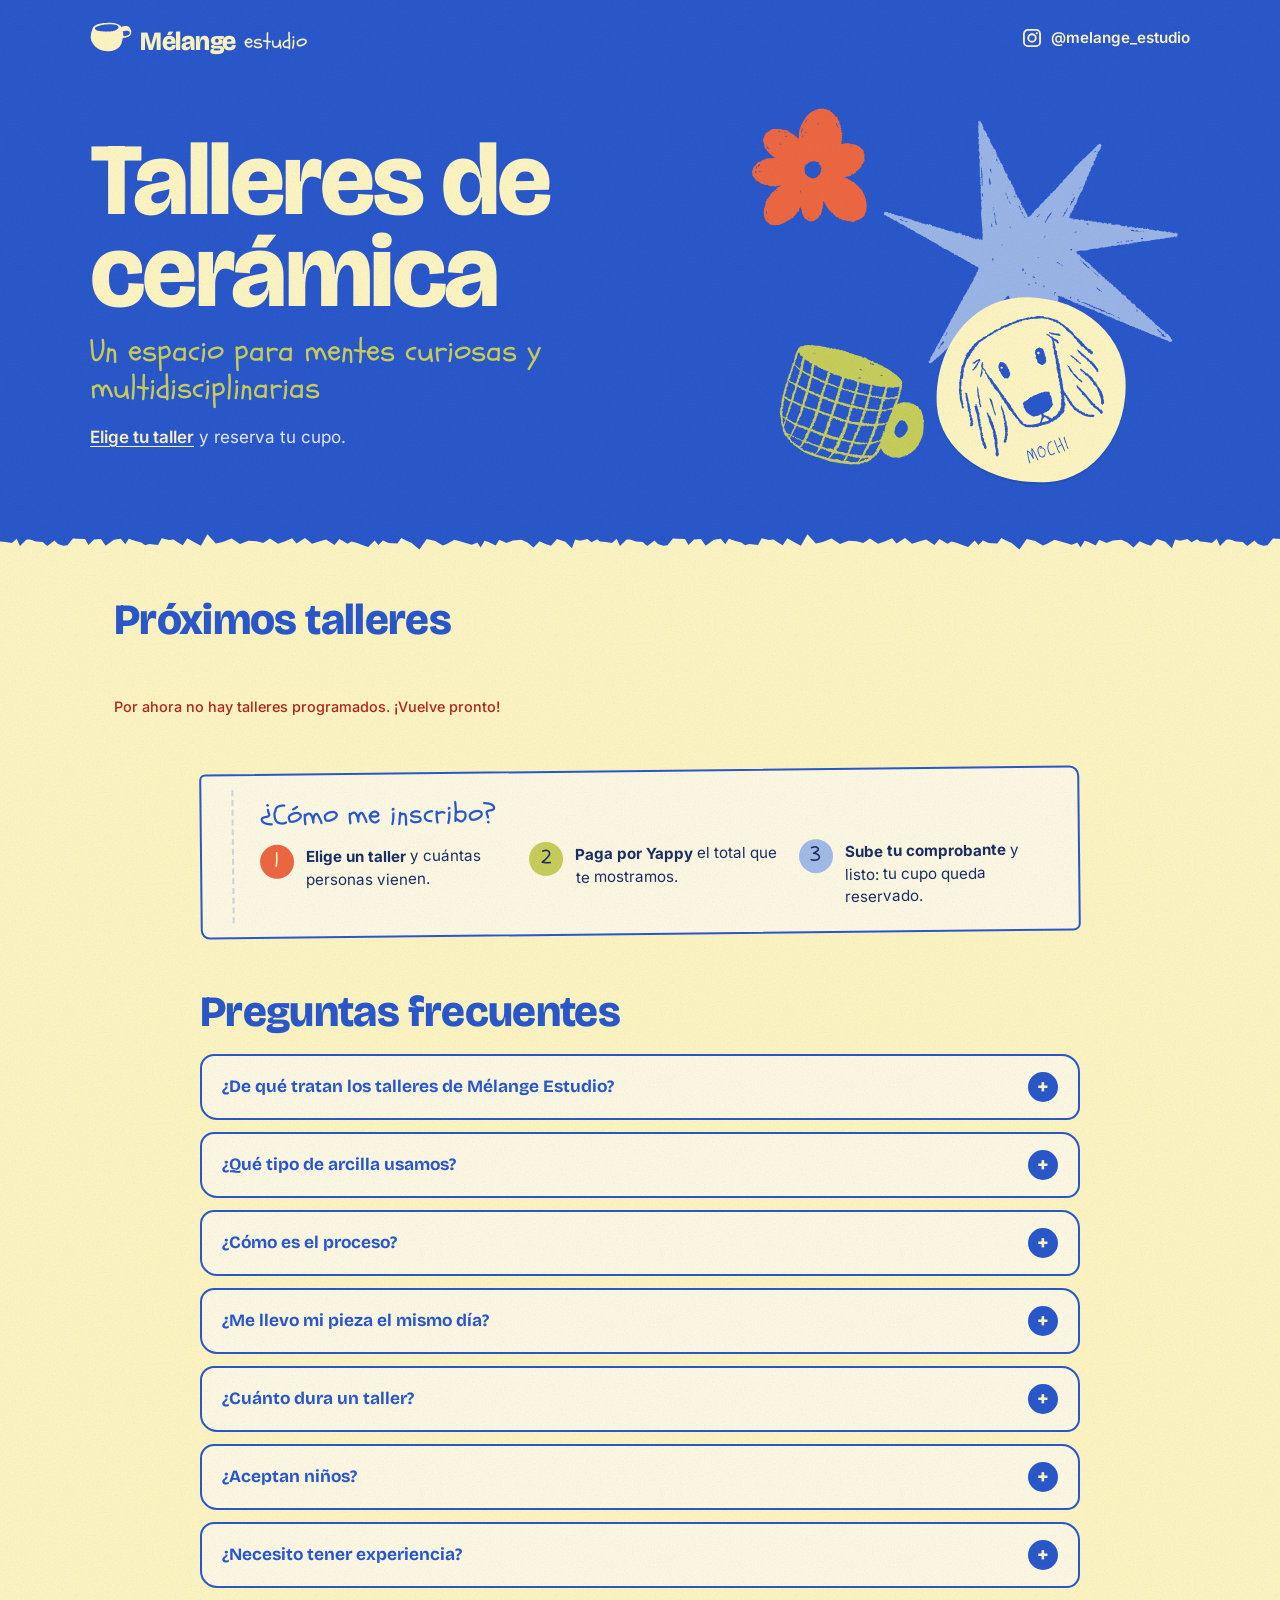
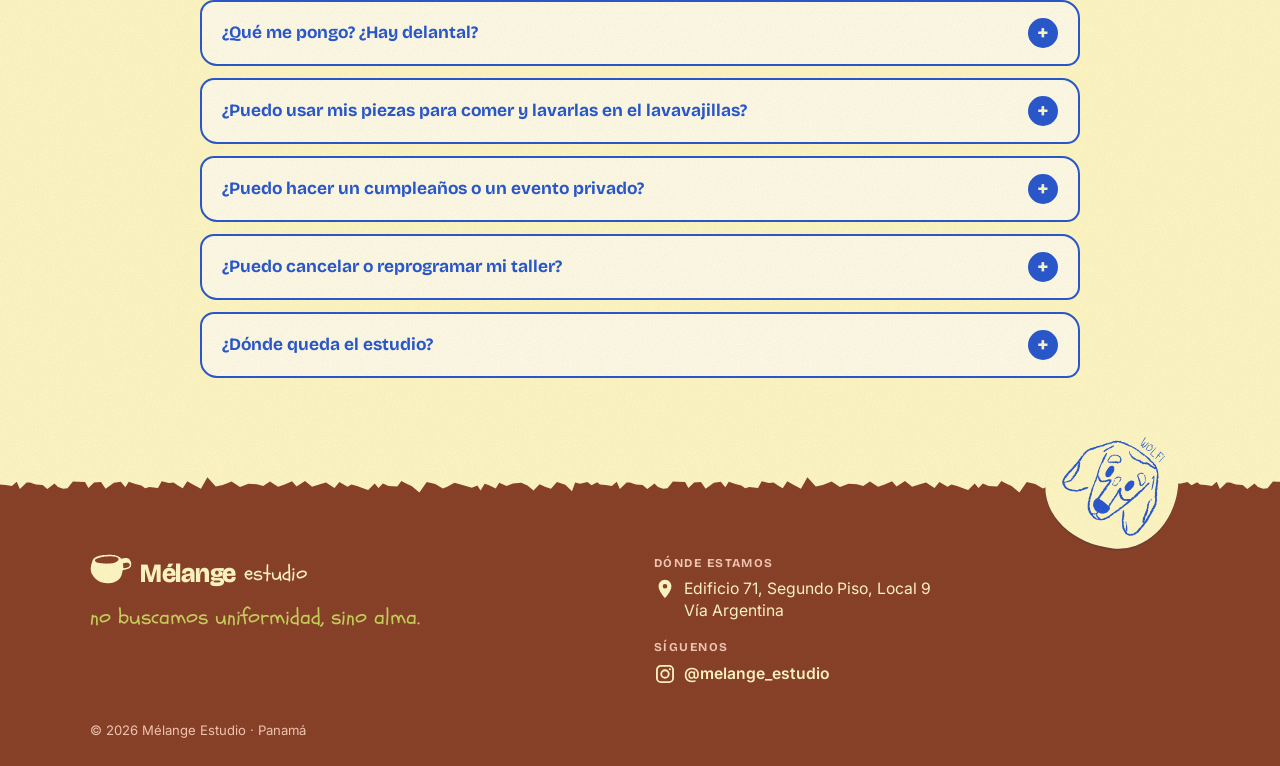
==== index.html @ 53824710 "Talleres creativos con nombre propio elegido en el panel Co-Authored-By: Claude Sonnet 5.5 <noreply@" ====
<!DOCTYPE html>
<html lang="es">
<head>
  <meta charset="UTF-8">
  <meta name="viewport" content="width=device-width, initial-scale=1">
  <meta http-equiv="Content-Security-Policy" content="default-src 'none'; script-src 'self'; style-src 'self' 'unsafe-inline'; img-src 'self' data:; font-src 'self'; connect-src https://script.google.com https://script.googleusercontent.com; base-uri 'none'; form-action 'none'">
  <meta name="referrer" content="no-referrer">
  <title>Mélange Estudio · Talleres de cerámica</title>
  <meta name="description" content="Talleres de cerámica en Mélange Estudio, Vía Argentina. Mira el calendario, reserva tu cupo y paga por Yappy.">
  <meta name="theme-color" content="#2A59D1">
  <link rel="icon" href="img/marca/tacita.svg" type="image/svg+xml">
  <link rel="preload" href="fonts/bricolage.woff2" as="font" type="font/woff2" crossorigin>
  <link rel="preload" href="fonts/schoolbell.woff2" as="font" type="font/woff2" crossorigin>
  <link rel="stylesheet" href="css/styles.css?v=12">
</head>
<body>
  <!-- Íconos reutilizables -->
  <svg width="0" height="0" style="position:absolute" aria-hidden="true" focusable="false">
    <symbol id="ico-pin" viewBox="0 0 24 24">
      <path d="M12 2C8.13 2 5 5.13 5 9c0 5.25 7 13 7 13s7-7.75 7-13c0-3.87-3.13-7-7-7zm0 9.5a2.5 2.5 0 1 1 0-5 2.5 2.5 0 0 1 0 5z"/>
    </symbol>
    <symbol id="ico-ig" viewBox="0 0 24 24">
      <path fill="none" stroke="currentColor" stroke-width="2" stroke-linecap="round" d="M7.5 3.2h9a4.3 4.3 0 0 1 4.3 4.3v9a4.3 4.3 0 0 1-4.3 4.3h-9a4.3 4.3 0 0 1-4.3-4.3v-9a4.3 4.3 0 0 1 4.3-4.3z"/>
      <circle cx="12" cy="12" r="4.1" fill="none" stroke="currentColor" stroke-width="2"/>
      <circle cx="17.3" cy="6.8" r="1.2" fill="currentColor"/>
    </symbol>
  </svg>

  <header class="hero">
    <nav class="hero-top">
      <a class="marca" href="./" aria-label="Mélange Estudio, inicio">
        <img class="marca-tacita" src="img/marca/tacita-luz.svg" alt="" width="46" height="32">
        <span class="marca-nombre">Mélange</span>
        <span class="marca-estudio">estudio</span>
      </a>
      <a class="hero-ig" href="https://www.instagram.com/melange_estudio/" target="_blank" rel="noopener noreferrer">
        <svg aria-hidden="true"><use href="#ico-ig"/></svg><span>@melange_estudio</span>
      </a>
    </nav>

    <div class="hero-cuerpo">
      <div class="hero-texto">
        <h1>Talleres de<br>cerámica</h1>
        <p class="hero-mano">Un espacio para mentes curiosas y multidisciplinarias</p>
        <p class="lead"><a class="lead-link" href="#talleres">Elige tu taller</a> y reserva tu cupo.</p>
      </div>
      <div class="hero-collage" aria-hidden="true">
        <img class="c-estrella" src="img/marca/estrella.svg" alt="">
        <img class="c-flor" src="img/marca/flor.svg" alt="">
        <img class="c-taza" src="img/marca/taza-cuadros.svg" alt="">
        <span class="sticker c-mochi"><img src="img/marca/mochi.svg" alt=""></span>
      </div>
    </div>
  </header>

  <main class="wrap" id="talleres">
    <section class="opciones" id="opciones" aria-label="Más formas de venir" hidden>
      <button type="button" class="opcion opcion-mie" id="op-miercoles" hidden>
        <span class="opcion-mano">todos los miércoles</span>
        <span class="opcion-titulo">Talleres de miércoles</span>
        <span class="opcion-texto">Modelado o pintura, elige tu fecha entre los próximos miércoles.</span>
        <span class="opcion-cta">Ver fechas <span aria-hidden="true">→</span></span>
      </button>
      <button type="button" class="opcion opcion-priv" id="op-privado" hidden>
        <span class="opcion-mano">para tu grupo</span>
        <span class="opcion-titulo">Taller privado o evento especial</span>
        <span class="opcion-texto">Cumpleaños, despedidas, equipos: pide la fecha que prefieras y te confirmamos.</span>
        <span class="opcion-cta">Solicitar fecha <span aria-hidden="true">→</span></span>
      </button>
    </section>

    <div class="seccion-head">
      <h2 class="section-title">Próximos talleres</h2>
      <div class="vista-toggle" id="vista-toggle" role="group" aria-label="Cambiar vista" hidden>
        <button type="button" class="toggle-btn activo" data-vista="lista" aria-pressed="true">Lista</button>
        <button type="button" class="toggle-btn" data-vista="calendario" aria-pressed="false">Calendario</button>
      </div>
    </div>
    <div id="estado" class="estado" role="status">Cargando talleres…</div>
    <div id="lista"></div>
    <div id="calendario" class="calendario" hidden></div>

    <section class="pasos" aria-labelledby="pasos-titulo">
      <h2 id="pasos-titulo" class="pasos-titulo">¿Cómo me inscribo?</h2>
      <ol>
        <li><span class="paso-n">1</span><p><strong>Elige un taller</strong> y cuántas personas vienen.</p></li>
        <li><span class="paso-n">2</span><p><strong>Paga por Yappy</strong> el total que te mostramos.</p></li>
        <li><span class="paso-n">3</span><p><strong>Sube tu comprobante</strong> y listo: tu cupo queda reservado.</p></li>
      </ol>
    </section>

    <section class="faq" aria-labelledby="faq-titulo">
      <h2 id="faq-titulo" class="section-title">Preguntas frecuentes</h2>
      <div class="faq-lista">
        <details class="faq-item">
          <summary>¿De qué tratan los talleres de Mélange Estudio?</summary>
          <div class="faq-resp"><p>Mélange es un espacio para mentes curiosas: un lugar para conocer la arcilla, ensuciarte las manos y experimentar sin presión. Aquí no buscamos piezas perfectas, sino piezas con alma. Puedes crear una pieza desde cero o pintar una ya lista, y llevarte algo hecho por ti.</p></div>
        </details>
        <details class="faq-item">
          <summary>¿Qué tipo de arcilla usamos?</summary>
          <div class="faq-resp"><p>Trabajamos con arcilla natural para cerámica, un material vivo que pide paciencia. Cada pieza se hornea dos veces en hornos especiales para cerámica: primero el horneado principal, que le da firmeza, y después el horneado del glaze o vidriado, que le da color y brillo.</p></div>
        </details>
        <details class="faq-item">
          <summary>¿Cómo es el proceso?</summary>
          <div class="faq-resp"><p><strong>Taller de modelado:</strong> te damos arcilla cruda y creas tu pieza desde cero, a tu manera. Después la pintas.</p><p><strong>Taller de pintura:</strong> te damos una pieza ya horneada, como un lienzo en blanco, y solo te toca pintarla.</p><p>En ambos casos, tu pieza se queda en el estudio para su horneado.</p></div>
        </details>
        <details class="faq-item">
          <summary>¿Me llevo mi pieza el mismo día?</summary>
          <div class="faq-resp"><p>No, y es parte de la magia. Al terminar el taller, tu pieza se queda en el estudio para secarse, hornearse y prepararse con cuidado. Esto toma entre 10 y 15 días. Cuando esté lista, te escribimos para que pases a retirarla.</p></div>
        </details>
        <details class="faq-item">
          <summary>¿Cuánto dura un taller?</summary>
          <div class="faq-resp"><p>El taller de modelado dura hasta 3 horas y el de pintura, hasta 2.</p></div>
        </details>
        <details class="faq-item">
          <summary>¿Aceptan niños?</summary>
          <div class="faq-resp"><p>¡Sí! La edad mínima es de 10 años en adelante.</p></div>
        </details>
        <details class="faq-item">
          <summary>¿Necesito tener experiencia?</summary>
          <div class="faq-resp"><p>¡Para nada! La idea es que vengas a conocer el material y a divertirte. Quizás te quede gustando :D</p></div>
        </details>
        <details class="faq-item">
          <summary>¿Qué me pongo? ¿Hay delantal?</summary>
          <div class="faq-resp"><p>Tenemos delantales para ti. Además, la arcilla no mancha: lo más que puede pasar es que se te ensucien un poco las manos.</p></div>
        </details>
        <details class="faq-item">
          <summary>¿Puedo usar mis piezas para comer y lavarlas en el lavavajillas?</summary>
          <div class="faq-resp"><p>Tus piezas son aptas para alimentos (food safe) y para el lavavajillas (dishwasher safe): usamos arcilla real de cerámica y cada pieza se hornea dos veces, por eso quedan resistentes para el día a día.</p><p>Eso sí, no recomendamos usarlas en el microondas.</p></div>
        </details>
        <details class="faq-item">
          <summary>¿Puedo hacer un cumpleaños o un evento privado?</summary>
          <div class="faq-resp"><p>Sí, con la solicitud de taller privado que encuentras arriba, en esta misma página (hasta 16 personas). Puedes traer snacks, boquitas, bebidas y tus propias decoraciones.</p></div>
        </details>
        <details class="faq-item">
          <summary>¿Puedo cancelar o reprogramar mi taller?</summary>
          <div class="faq-resp"><p>Escríbenos directamente al estudio, por ejemplo por Instagram en <a href="https://www.instagram.com/melange_estudio/" target="_blank" rel="noopener noreferrer">@melange_estudio</a>, y lo coordinamos contigo.</p></div>
        </details>
        <details class="faq-item">
          <summary>¿Dónde queda el estudio?</summary>
          <div class="faq-resp"><p>Estamos en el Edificio 71, Vía Argentina, Piso 2, Local 9, frente a Happy Copy. <a href="https://maps.app.goo.gl/aoGrgTdQJbLgUuij9" target="_blank" rel="noopener noreferrer">Ver en Google Maps</a>.</p></div>
        </details>
      </div>
    </section>
  </main>

  <footer class="footer">
    <span class="sticker f-wolfi" aria-hidden="true"><img src="img/marca/wolfi.svg" alt=""></span>
    <div class="footer-grid">
      <div class="footer-marca">
        <span class="marca marca-claro">
          <img class="marca-tacita" src="img/marca/tacita-luz.svg" alt="" width="46" height="32">
          <span class="marca-nombre">Mélange</span>
          <span class="marca-estudio">estudio</span>
        </span>
        <p class="footer-mano">no buscamos uniformidad, sino alma.</p>
      </div>
      <div class="footer-datos">
        <p class="footer-etiqueta">Dónde estamos</p>
        <a class="ubicacion" target="_blank" rel="noopener noreferrer" title="Ver en Google Maps"></a>
        <p class="footer-etiqueta">Síguenos</p>
        <a class="ig-link" href="https://www.instagram.com/melange_estudio/" target="_blank" rel="noopener noreferrer">
          <svg aria-hidden="true"><use href="#ico-ig"/></svg><span>@melange_estudio</span>
        </a>
      </div>
    </div>
    <p class="footer-legal">© <span id="anio"></span> Mélange Estudio · Panamá</p>
  </footer>

  <!-- Modal de inscripción -->
  <div id="modal" class="modal" hidden>
    <div class="modal-card" role="dialog" aria-modal="true" aria-labelledby="modal-titulo">
      <button type="button" class="modal-cerrar" id="btn-cerrar" aria-label="Cerrar">&times;</button>

      <div id="vista-form">
        <p class="modal-eyebrow" id="modal-eyebrow">Inscripción</p>
        <h3 id="modal-titulo"></h3>
        <p id="modal-resumen" class="resumen"></p>

        <form id="form" novalidate>
          <div id="bloque-miercoles" hidden>
            <label>Miércoles
              <select id="f-mie-fecha"></select>
            </label>
            <label>Taller
              <select id="f-mie-tipo"></select>
            </label>
            <div id="mie-tipo-info" class="tipo-info"></div>
          </div>
          <label>Nombre completo
            <input type="text" name="nombre" required maxlength="100" autocomplete="name">
          </label>
          <label>Teléfono / WhatsApp
            <input type="tel" name="telefono" required maxlength="30" autocomplete="tel">
          </label>
          <label>Correo electrónico
            <input type="email" name="email" required maxlength="120" autocomplete="email">
          </label>
          <label>Usuario de Instagram <span class="hint">(opcional)</span>
            <input type="text" name="instagram" id="f-ig" maxlength="40" autocomplete="off" autocapitalize="none" spellcheck="false" placeholder="@tuusuario">
          </label>

          <label>Número de personas <span class="hint">(máx. <span id="max-personas"></span>)</span>
            <input type="number" name="personas" id="f-personas" min="1" step="1" value="1" inputmode="numeric" required>
          </label>
          <p class="total-linea" id="total-linea"></p>

          <div class="pago">
            <img src="img/yappy.svg" alt="Yappy" class="yappy-logo">
            <p>Paga <strong id="pago-total"></strong> por <strong>Yappy</strong> al <strong id="yappy-num"></strong> y adjunta aquí tu comprobante.</p>
          </div>

          <label>Comprobante de pago <span class="hint">(foto o PDF, máx. <span id="max-mb"></span> MB)</span>
            <input type="file" name="comprobante" id="comprobante" accept="image/*,application/pdf" required>
          </label>

          <div class="trampa" aria-hidden="true">
            <label>Sitio web <input type="text" name="website" id="f-web" tabindex="-1" autocomplete="off"></label>
          </div>

          <div class="privacidad">
            <p class="privacidad-titulo">¿Cómo cuidamos tus datos?</p>
            <p>Guardamos tu nombre, teléfono, correo y comprobante solo para gestionar tu inscripción y escribirte sobre el taller. Esta información se guarda cifrada en Google y la ve únicamente el equipo de Mélange Estudio; no la vendemos ni la compartimos con otras empresas.</p>
          </div>

          <p id="form-error" class="error" role="alert" hidden></p>
          <button type="submit" id="btn-enviar" class="btn">Confirmar inscripción</button>
          <button type="button" id="btn-cancelar" class="btn-cancelar">Cancelar</button>
        </form>
      </div>

      <div id="vista-ok" hidden>
        <span class="sticker ok-mochi" aria-hidden="true"><img src="img/marca/mochi.svg" alt=""></span>
        <h3 class="ok-titulo">¡Te esperamos!</h3>
        <p id="ok-detalle"></p>
        <p id="ok-resumen" class="ok-resumen"></p>
        <a class="ubicacion ubicacion-ok" target="_blank" rel="noopener noreferrer" title="Ver en Google Maps"></a>
        <p>Revisaremos tu comprobante y nos pondremos en contacto contigo si hace falta algo.</p>
        <button type="button" class="btn" id="btn-ok">Listo</button>
      </div>
    </div>
  </div>

  <!-- Modal de solicitud de taller privado -->
  <div id="modal-privado" class="modal" hidden>
    <div class="modal-card" role="dialog" aria-modal="true" aria-labelledby="priv-titulo">
      <button type="button" class="modal-cerrar" id="priv-cerrar" aria-label="Cerrar">&times;</button>

      <div id="priv-form-vista">
        <p class="modal-eyebrow">Taller privado o evento especial</p>
        <h3 id="priv-titulo">Pide tu fecha</h3>
        <p class="resumen">Cuéntanos qué tienes en mente. Revisamos tu solicitud y te escribimos para confirmar; todavía no es una reserva.</p>

        <form id="priv-form" novalidate>
          <p class="nota-privado" id="priv-nota"></p>
          <label>Tipo de taller
            <select name="tipo" id="priv-tipo"></select>
          </label>
          <div id="priv-tipo-info" class="tipo-info"></div>

          <div class="campo-cal">
            <span class="campo-cal-label">Fecha</span>
            <div class="mini-cal" id="priv-cal"></div>
            <p class="fecha-elegida" id="priv-fecha-txt">Elige un día disponible</p>
          </div>

          <label>Hora de inicio
            <select name="hora" id="priv-hora" disabled></select>
          </label>
          <p class="hint hint-hora" id="priv-hora-hint">Elige primero la fecha para ver los horarios.</p>

          <label>Número de personas <span class="hint">(máx. <span id="priv-max"></span>)</span>
            <input type="number" name="personas" id="priv-personas" min="1" step="1" value="6" inputmode="numeric" required>
          </label>
          <p class="total-linea" id="priv-total"></p>

          <label>Nombre completo
            <input type="text" name="nombre" required maxlength="100" autocomplete="name">
          </label>
          <label>Teléfono / WhatsApp
            <input type="tel" name="telefono" required maxlength="30" autocomplete="tel">
          </label>
          <label>Correo electrónico
            <input type="email" name="email" required maxlength="120" autocomplete="email">
          </label>
          <label>Usuario de Instagram <span class="hint">(opcional)</span>
            <input type="text" name="instagram" id="priv-ig" maxlength="40" autocomplete="off" autocapitalize="none" spellcheck="false" placeholder="@tuusuario">
          </label>
          <label>Notas <span class="hint">(opcional)</span>
            <textarea name="notas" id="priv-notas" rows="3" maxlength="500" placeholder="¿Celebras algo? ¿Alguna idea o necesidad especial?"></textarea>
          </label>

          <div class="trampa" aria-hidden="true">
            <label>Sitio web <input type="text" name="website" id="priv-web" tabindex="-1" autocomplete="off"></label>
          </div>

          <div class="privacidad">
            <p class="privacidad-titulo">¿Cómo cuidamos tus datos?</p>
            <p>Guardamos tu nombre, teléfono y correo solo para responder a tu solicitud y escribirte sobre el taller. Esta información se guarda cifrada en Google y la ve únicamente el equipo de Mélange Estudio; no la vendemos ni la compartimos con otras empresas.</p>
          </div>

          <p id="priv-error" class="error" role="alert" hidden></p>
          <button type="submit" id="priv-enviar" class="btn">Enviar solicitud</button>
          <button type="button" id="priv-cancelar" class="btn-cancelar">Cancelar</button>
        </form>
      </div>

      <div id="priv-ok-vista" hidden>
        <span class="sticker ok-mochi" aria-hidden="true"><img src="img/marca/mochi.svg" alt=""></span>
        <h3 class="ok-titulo">¡Recibimos tu solicitud!</h3>
        <p id="priv-ok-detalle"></p>
        <p class="ok-resumen" id="priv-ok-resumen"></p>
        <p>Te escribiremos al correo que dejaste para confirmar la fecha. Mientras tanto, no necesitas pagar nada.</p>
        <button type="button" class="btn" id="priv-ok-btn">Listo</button>
      </div>
    </div>
  </div>

  <script src="js/config.js?v=12"></script>
  <script src="js/common.js?v=12"></script>
  <script src="js/app.js?v=12"></script>
  <script src="js/privado.js?v=12"></script>
</body>
</html>
---- css/styles.css ----
/* =========================================================
   Mélange Estudio — estilos del sitio
   Paleta y elementos según el manual de marca (Casa Once, 2025)
   ========================================================= */

@font-face {
  font-family: 'Bricolage Grotesque';
  src: url('../fonts/bricolage.woff2') format('woff2');
  font-weight: 200 800;
  font-display: swap;
}
@font-face {
  font-family: 'Inter';
  src: url('../fonts/inter.woff2') format('woff2');
  font-weight: 100 900;
  font-display: swap;
}
@font-face {
  font-family: 'Schoolbell';
  src: url('../fonts/schoolbell.woff2') format('woff2');
  font-weight: 400;
  font-display: swap;
}

:root {
  /* Paleta oficial */
  --azurita: #2A59D1;
  --fuego: #EF6943;
  --liquen: #C9D15E;
  --terracota: #894229;
  --mochi: #A3BEEF;
  --luz: #FFF8C7;

  /* Derivados para la interfaz */
  --azurita-osc: #1E44A8;
  --tinta: #1C2E66;          /* texto largo: azurita profundo, legible sobre luz */
  --suave: #4E5C8C;
  --papel: #FFFCEA;          /* tarjetas y campos, un punto más claro que luz */
  --linea: rgba(42, 89, 209, .22);
  --ok: #3F6E2A;
  --err: #B3261E;

  --t-titulo: 'Bricolage Grotesque', 'Arial Narrow', Arial, sans-serif;
  --t-mano: 'Schoolbell', 'Comic Sans MS', cursive;
  --t-texto: 'Inter', Arial, sans-serif;

  /* esquinas un poco irregulares: hecho a mano, no de plantilla */
  --radio: 14px 18px 13px 17px;
  --radio-btn: 12px 15px 11px 14px;

  /* alias que usa el panel admin */
  --arcilla: var(--azurita);
  --arcilla-osc: var(--azurita-osc);
  --crema: var(--luz);
}

* { box-sizing: border-box; }
html { -webkit-text-size-adjust: 100%; scroll-behavior: smooth; }
body {
  margin: 0;
  font-family: var(--t-texto);
  background: var(--luz);
  color: var(--tinta);
  line-height: 1.5;
  position: relative;
}
/* Grano de papel sobre todo el sitio (manual: "sensación de papel") */
body::before {
  content: '';
  position: absolute; inset: 0;
  pointer-events: none; z-index: 100;
  opacity: .32;
  mix-blend-mode: multiply;
  background-image: url("data:image/svg+xml,%3Csvg xmlns='http://www.w3.org/2000/svg' width='240' height='240'%3E%3Cfilter id='n'%3E%3CfeTurbulence type='fractalNoise' baseFrequency='.9' numOctaves='3' stitchTiles='stitch'/%3E%3CfeColorMatrix values='0 0 0 0 .45 0 0 0 0 .38 0 0 0 0 .2 0 0 0 .5 0'/%3E%3C/filter%3E%3Crect width='100%25' height='100%25' filter='url(%23n)'/%3E%3C/svg%3E");
}
img { max-width: 100%; }
a { color: var(--azurita); }
:focus-visible { outline: 3px solid var(--fuego); outline-offset: 2px; }

/* ---------- Marca (tacita + Mélange + estudio) ---------- */
.marca {
  display: inline-flex; align-items: flex-end; gap: 8px;
  color: var(--luz); text-decoration: none; line-height: 1;
}
.marca-tacita { width: 42px; height: auto; display: block; margin-bottom: 3px; }
.marca-nombre {
  font-family: var(--t-titulo); font-weight: 800; font-size: 1.65rem;
  font-variation-settings: 'opsz' 96; letter-spacing: -.01em;
}
.marca-estudio { font-family: var(--t-mano); font-size: 1.3rem; margin-bottom: 2px; }

/* ---------- Hero ---------- */
.hero {
  position: relative;
  background: var(--azurita);
  color: var(--luz);
  padding: 22px 24px 72px;
  overflow: hidden;
}
/* Borde de papel rasgado */
.hero::after {
  content: '';
  position: absolute; left: 0; right: 0; bottom: -1px; height: 26px;
  background: url('../img/marca/borde.svg') repeat-x left bottom / 600px 26px;
}
.hero-top {
  max-width: 1100px; margin: 0 auto;
  display: flex; justify-content: space-between; align-items: center; gap: 16px;
}
.hero-ig {
  display: inline-flex; align-items: center; gap: 8px;
  color: var(--luz); text-decoration: none; font-weight: 600; font-size: .95rem;
}
.hero-ig svg { width: 22px; height: 22px; }
.hero-ig:hover span { text-decoration: underline; text-underline-offset: 3px; }

.hero-cuerpo {
  max-width: 1100px; margin: 0 auto;
  display: grid; grid-template-columns: 1.15fr .85fr; align-items: center; gap: 24px;
  padding-top: 48px;
}
.hero h1 {
  margin: 0;
  font-family: var(--t-titulo); font-weight: 800;
  font-variation-settings: 'opsz' 96;
  font-size: clamp(3rem, 8.4vw, 6.4rem);
  line-height: .9; letter-spacing: -.025em;
}
.hero-mano {
  margin: 14px 0 0; max-width: 480px;
  font-family: var(--t-mano); font-size: clamp(1.4rem, 3vw, 2rem);
  color: var(--liquen); line-height: 1.15;
}
.lead { margin: 18px 0 0; max-width: 430px; font-size: 1.06rem; color: #E9EEFF; }
.hero-flecha {
  display: inline-block; margin-top: 22px;
  font-family: var(--t-mano); font-size: 1.35rem; color: var(--luz); text-decoration: none;
}
.hero-flecha span { display: inline-block; transition: transform .2s; }
.hero-flecha:hover span { transform: translateY(4px); }

.hero-collage { position: relative; height: 380px; }
.hero-collage img { position: absolute; display: block; }
.c-estrella { width: 300px; right: 2%; top: 4%; opacity: .95; }
.c-flor { width: 118px; left: 4%; top: 2%; transform: rotate(-12deg); }
.c-taza { width: 150px; left: 10%; bottom: 4%; transform: rotate(6deg); }

/* Sticker: ilustración sobre un recorte color luz */
.sticker {
  display: inline-grid; place-items: center;
  background: var(--luz);
  border-radius: 47% 53% 44% 56% / 55% 47% 53% 45%;
  box-shadow: 0 2px 0 rgba(28, 46, 102, .18);
}
.sticker img { display: block; width: 78%; height: auto; position: static; }
.c-mochi { position: absolute; width: 190px; height: 186px; right: 14%; bottom: 0; transform: rotate(-4deg); }

/* ---------- Contenido ---------- */
.wrap { max-width: 1100px; margin: 0 auto; padding: 18px 24px 72px; }

.seccion-head {
  display: flex; justify-content: space-between; align-items: flex-end;
  flex-wrap: wrap; gap: 14px; margin: 26px 0 26px;
}
.section-title {
  margin: 0;
  font-family: var(--t-titulo); font-weight: 800; font-variation-settings: 'opsz' 72;
  font-size: clamp(1.9rem, 4.4vw, 2.7rem); line-height: 1; color: var(--azurita);
  letter-spacing: -.015em;
}
.section-mano {
  display: inline-block; margin-left: 6px;
  font-family: var(--t-mano); font-weight: 400; font-size: .52em; color: var(--fuego);
  letter-spacing: 0; transform: rotate(-4deg) translateY(-6px);
}
.estado { color: var(--suave); padding: 28px 0; font-size: 1.02rem; }
.estado.error { color: var(--err); }

.vista-toggle {
  display: inline-flex; padding: 3px; gap: 2px;
  border: 2px solid var(--azurita); border-radius: 999px; background: var(--papel);
}
.toggle-btn {
  border: 0; background: transparent; font: inherit; font-weight: 600; font-size: .9rem;
  padding: 7px 16px; border-radius: 999px; color: var(--azurita); cursor: pointer;
}
.toggle-btn.activo { background: var(--azurita); color: var(--luz); }

/* Mes */
.mes { margin-bottom: 44px; }
.mes-titulo {
  display: inline-block; position: relative;
  margin: 0 0 22px; padding-bottom: 6px;
  font-family: var(--t-mano); font-weight: 400; font-size: 2rem; line-height: 1;
  color: var(--terracota);
}
.mes-titulo::after {
  content: ''; position: absolute; left: -4px; right: -10px; bottom: -8px; height: 14px;
  background: url('../img/marca/garabato.svg') no-repeat center / 100% 100%;
}

/* Tarjetas */
.grid {
  display: grid; gap: 26px;
  grid-template-columns: repeat(auto-fill, minmax(290px, 1fr));
}
.card {
  --cat: var(--liquen);
  position: relative;
  display: flex; flex-direction: column;
  background: var(--papel);
  border: 2px solid var(--azurita);
  border-radius: var(--radio);
  overflow: hidden;
  transition: transform .18s ease;
}
.card.cat-modelado { --cat: var(--liquen); }
.card.cat-pintura  { --cat: var(--azurita); }
.card.cat-creativo { --cat: var(--terracota); }

.card-banda {
  position: relative; height: 118px;
  background: var(--cat);
  border-bottom: 2px solid var(--azurita);
}
.card-ilus {
  position: absolute; left: 18px; bottom: -14px;
  height: 118px; width: auto;
  transform: rotate(-5deg);
}

/* Sello de fecha (como matasellos) */
.sello {
  position: absolute; right: 16px; top: 16px;
  width: 78px; height: 78px; border-radius: 50%;
  display: grid; place-content: center; text-align: center; line-height: 1;
  background: var(--luz); color: var(--azurita);
  border: 2px dashed var(--azurita);
  transform: rotate(7deg);
}
.sello-sem { font-family: var(--t-titulo); font-weight: 700; font-size: .7rem; text-transform: uppercase; letter-spacing: .08em; }
.sello-dia { font-family: var(--t-titulo); font-weight: 800; font-variation-settings: 'opsz' 96; font-size: 1.9rem; margin: 1px 0 0; }
.sello-mes { font-family: var(--t-mano); font-size: 1rem; }

.card-cuerpo { display: flex; flex-direction: column; gap: 8px; padding: 24px 20px 20px; flex: 1; }
.card h3 {
  margin: 0;
  font-family: var(--t-titulo); font-weight: 800; font-variation-settings: 'opsz' 60;
  font-size: 1.55rem; line-height: 1.05; color: var(--azurita); letter-spacing: -.01em;
}
.nowrap { white-space: nowrap; }
.fecha { margin: 0; color: var(--tinta); font-weight: 600; font-size: .92rem; }
.desc { margin: 0; color: var(--suave); font-size: .95rem; flex: 1; }
.meta {
  display: flex; justify-content: space-between; align-items: baseline; gap: 10px;
  margin-top: auto; padding-top: 10px; border-top: 2px dotted var(--linea);
}
.precio { font-family: var(--t-titulo); font-weight: 800; font-size: 1.5rem; color: var(--tinta); }
.pp { font-family: var(--t-texto); font-weight: 500; color: var(--suave); font-size: .75rem; }
.cupos { font-family: var(--t-mano); font-size: 1.15rem; color: var(--ok); }
.cupos.pocos { color: var(--fuego); }
.cupos.agotado { color: var(--suave); text-decoration: line-through; }
.card-agotada .card-banda { filter: grayscale(.7); opacity: .75; }
.card .btn { margin-top: 6px; }

@media (hover: hover) {
  .card:hover { transform: translateY(-3px) rotate(-.4deg); }
  .card:nth-child(even):hover { transform: translateY(-3px) rotate(.4deg); }
}

/* Botones */
.btn {
  appearance: none; border: 2px solid var(--azurita);
  background: var(--azurita); color: var(--luz);
  padding: 12px 18px; border-radius: var(--radio-btn);
  font-family: var(--t-titulo); font-weight: 700; font-size: 1.05rem; letter-spacing: .01em;
  cursor: pointer; transition: background .15s, transform .1s, box-shadow .15s;
  box-shadow: 3px 3px 0 var(--fuego);
}
.btn:hover { background: var(--azurita-osc); }
.btn:active { transform: translate(2px, 2px); box-shadow: 1px 1px 0 var(--fuego); }
.btn:disabled {
  background: transparent; color: var(--suave); border-color: var(--linea);
  box-shadow: none; cursor: not-allowed;
}

/* ¿Cómo me inscribo? (nota de papel) */
.pasos {
  position: relative;
  margin: 24px auto 0; max-width: 880px;
  background: var(--papel);
  border: 2px solid var(--azurita);
  border-radius: 6px 10px 7px 9px;
  padding: 26px 28px 22px 58px;
  transform: rotate(-.6deg);
}
/* perforación de libreta, como en el manual */
.pasos::before {
  content: ''; position: absolute; left: 30px; top: 14px; bottom: 14px;
  border-left: 2px dashed var(--linea);
}
.pasos-titulo {
  margin: 0 0 14px;
  font-family: var(--t-mano); font-weight: 400; font-size: 1.8rem; color: var(--azurita); line-height: 1;
}
.pasos ol { list-style: none; margin: 0; padding: 0; display: grid; grid-template-columns: repeat(3, 1fr); gap: 18px; }
.pasos li { display: flex; gap: 12px; align-items: flex-start; }
.pasos p { margin: 2px 0 0; font-size: .95rem; }
.paso-n {
  flex-shrink: 0; width: 34px; height: 34px; border-radius: 50%;
  display: grid; place-items: center;
  background: var(--fuego); color: var(--luz);
  font-family: var(--t-mano); font-size: 1.3rem; line-height: 1;
}
.pasos li:nth-child(2) .paso-n { background: var(--liquen); color: var(--tinta); }
.pasos li:nth-child(3) .paso-n { background: var(--mochi); color: var(--tinta); }

/* ---------- Footer ---------- */
.footer {
  position: relative;
  margin-top: 40px;
  background: var(--terracota); color: var(--luz);
  padding: 56px 24px 26px;
}
.footer::before {
  content: '';
  position: absolute; left: 0; right: 0; top: -25px; height: 26px;
  background: url('../img/marca/borde-terracota.svg') repeat-x left bottom / 600px 26px;
}
.f-wolfi { position: absolute; width: 132px; height: 128px; right: 8%; top: -78px; transform: rotate(6deg); z-index: 1; }
.footer-grid {
  max-width: 1100px; margin: 0 auto;
  display: grid; grid-template-columns: 1fr 1fr; gap: 28px;
}
.marca-claro { color: var(--luz); }
.footer-mano { margin: 12px 0 0; font-family: var(--t-mano); font-size: 1.35rem; color: var(--liquen); }
.footer-etiqueta {
  margin: 0 0 6px; font-family: var(--t-titulo); font-weight: 700; font-size: .75rem;
  text-transform: uppercase; letter-spacing: .12em; color: #F5C9B6;
}
.footer-datos .ubicacion { margin-bottom: 16px; }
.footer .ubicacion, .footer .ig-link { color: var(--luz); }
.footer .pin { fill: var(--luz); }
.footer-legal { max-width: 1100px; margin: 30px auto 0; font-size: .82rem; color: #F5C9B6; }

.ubicacion {
  display: inline-flex; align-items: flex-start; gap: 8px; text-align: left;
  color: var(--tinta); text-decoration: none; font-size: .98rem; line-height: 1.4;
}
.ubicacion:hover span { text-decoration: underline; text-underline-offset: 3px; }
.pin { width: 22px; height: 22px; fill: var(--fuego); flex-shrink: 0; }
.ig-link {
  display: inline-flex; align-items: center; gap: 8px;
  text-decoration: none; font-weight: 600; font-size: .98rem;
}
.ig-link svg { width: 22px; height: 22px; }
.ig-link:hover span { text-decoration: underline; text-underline-offset: 3px; }

/* ---------- Modal ---------- */
.modal {
  position: fixed; inset: 0; z-index: 50;
  background: rgba(28, 46, 102, .55);
  display: flex; align-items: center; justify-content: center;
  padding: 16px;
}
.modal[hidden] { display: none; }
.modal-card {
  position: relative;
  background: var(--papel);
  border: 2px solid var(--azurita);
  border-radius: var(--radio);
  width: 100%; max-width: 470px;
  max-height: 92vh; overflow-y: auto;
  padding: 26px 24px 24px;
  box-shadow: 6px 6px 0 var(--azurita);
}
.modal-eyebrow { margin: 0; font-family: var(--t-mano); font-size: 1.15rem; color: var(--fuego); line-height: 1; }
.modal-card h3 {
  margin: 4px 0 4px; padding-right: 32px;
  font-family: var(--t-titulo); font-weight: 800; font-variation-settings: 'opsz' 60;
  font-size: 1.7rem; line-height: 1.05; color: var(--azurita);
}
.modal-cerrar {
  position: absolute; top: 10px; right: 12px;
  width: 36px; height: 36px; border-radius: 50%;
  background: transparent; border: 2px solid transparent; font-size: 1.7rem; line-height: 1;
  color: var(--azurita); cursor: pointer;
}
.modal-cerrar:hover { border-color: var(--azurita); }
.resumen { margin: 0 0 18px; color: var(--suave); font-size: .93rem; font-weight: 500; }

form label { display: block; font-weight: 600; font-size: .9rem; margin-bottom: 14px; color: var(--tinta); }
form input, form select, form textarea {
  display: block; width: 100%; margin-top: 6px;
  padding: 11px 12px; font: inherit; font-weight: 400; color: var(--tinta);
  border: 2px solid var(--linea); border-radius: 10px 12px 9px 11px; background: #fff;
}
form input:focus, form select:focus, form textarea:focus { outline: none; border-color: var(--azurita); }
form input[type=file] { padding: 9px 10px; background: var(--papel); }
.hint { color: var(--suave); font-weight: 400; }

.total-linea {
  margin: -6px 0 14px; min-height: 1.2em;
  font-family: var(--t-mano); font-size: 1.2rem; color: var(--fuego);
}
.pago {
  position: relative;
  background: var(--luz);
  border: 2px dashed var(--azurita);
  border-radius: 8px 11px 7px 10px;
  padding: 12px 14px; margin-bottom: 16px; font-size: .9rem;
  display: flex; align-items: center; gap: 12px;
}
.pago p { margin: 0; }
.yappy-logo { height: 44px; width: auto; flex-shrink: 0; }
.error { color: var(--err); font-size: .9rem; font-weight: 500; margin: 0 0 12px; }
#form .btn, #vista-ok .btn { width: 100%; }

#vista-ok { text-align: center; }
#vista-ok p { color: var(--suave); }
.ok-mochi { width: 120px; height: 116px; margin: 0 auto 4px; background: var(--liquen); transform: rotate(-5deg); }
.modal-card .ok-titulo {
  font-family: var(--t-mano); font-weight: 400; font-variation-settings: normal;
  font-size: 2.3rem; color: var(--fuego); padding: 0; margin: 4px 0 6px;
}
#vista-ok #ok-detalle { color: var(--tinta); }
#vista-ok .ok-resumen { color: var(--azurita); font-weight: 700; }
.ubicacion-ok {
  justify-content: center; width: 100%;
  background: var(--luz); border: 2px dashed var(--linea); border-radius: 10px;
  padding: 10px 12px; margin: 0 0 14px;
}

[hidden] { display: none !important; }

/* ---------- Calendario ---------- */
.calendario {
  background: var(--papel); border: 2px solid var(--azurita);
  border-radius: var(--radio); padding: 18px;
}
.cal-nav {
  display: flex; justify-content: space-between; align-items: center;
  margin-bottom: 14px;
}
.cal-nav strong {
  font-family: var(--t-mano); font-weight: 400; font-size: 1.8rem; color: var(--terracota); line-height: 1;
}
.cal-btn {
  width: 40px; height: 40px; border-radius: 50%;
  border: 2px solid var(--azurita); background: var(--papel); color: var(--azurita);
  font-size: 1.5rem; line-height: 1; cursor: pointer;
}
.cal-btn:hover:not(:disabled) { background: var(--azurita); color: var(--luz); }
.cal-btn:disabled { opacity: .3; cursor: not-allowed; }
.cal-grid {
  display: grid; grid-template-columns: repeat(7, minmax(0, 1fr));
  border-top: 2px solid var(--linea); border-left: 2px solid var(--linea);
}
.dia-semana {
  text-align: center; padding: 8px 0;
  font-family: var(--t-titulo); font-weight: 700; font-size: .75rem; text-transform: uppercase; letter-spacing: .08em;
  color: var(--azurita);
  border-right: 2px solid var(--linea); border-bottom: 2px solid var(--linea);
}
.dia {
  min-height: 92px; min-width: 0; padding: 5px;
  display: flex; flex-direction: column; gap: 4px;
  border-right: 2px solid var(--linea); border-bottom: 2px solid var(--linea);
}
.dia.vacio { background: repeating-linear-gradient(135deg, transparent 0 7px, rgba(42, 89, 209, .06) 7px 9px); }
.dia.con-taller { background: var(--luz); }
.dia-num { font-family: var(--t-mano); font-size: 1rem; color: var(--suave); line-height: 1; }
.con-taller .dia-num { color: var(--azurita); font-size: 1.15rem; }
.chip {
  --cat: var(--liquen);
  display: block; width: 100%; text-align: left;
  border: 0; border-left: 5px solid var(--cat);
  background: #fff; color: var(--tinta);
  font: inherit; font-size: .74rem; font-weight: 600; padding: 4px 6px; border-radius: 3px 6px 6px 3px;
  cursor: pointer; overflow: hidden; text-overflow: ellipsis; white-space: nowrap;
  box-shadow: 0 1px 0 var(--linea);
}
.chip.cat-modelado { --cat: var(--liquen); }
.chip.cat-pintura { --cat: var(--mochi); }
.chip.cat-creativo { --cat: var(--terracota); }
.chip:hover { background: var(--azurita); color: var(--luz); }
.chip.agotado { opacity: .5; text-decoration: line-through; cursor: not-allowed; }
.chip.agotado:hover { background: #fff; color: var(--tinta); }
.chip-hora { font-weight: 500; opacity: .8; margin-right: 2px; }
.cal-detalle { margin-top: 20px; padding-top: 16px; border-top: 2px dotted var(--linea); }
.cal-detalle-titulo { margin: 0 0 14px; font-family: var(--t-mano); font-weight: 400; font-size: 1.6rem; color: var(--terracota); line-height: 1; }

/* ---------- Responsive ---------- */
@media (max-width: 900px) {
  .hero-cuerpo { grid-template-columns: 1fr; padding-top: 30px; gap: 4px; }
  .hero-collage { height: 210px; order: -1; margin: 0 -8px; }
  .c-estrella { width: 190px; right: 4%; top: 0; }
  .c-flor { width: 78px; left: 2%; top: 10px; }
  .c-taza { width: 98px; left: 22%; bottom: 6px; }
  .c-mochi { width: 132px; height: 128px; right: 30%; bottom: 0; }
  .pasos ol { grid-template-columns: 1fr; gap: 12px; }
}
@media (max-width: 600px) {
  .hero { padding: 16px 16px 60px; }
  .hero-ig span { display: none; }
  .hero-ig svg { width: 26px; height: 26px; }
  .marca-nombre { font-size: 1.45rem; }
  .marca-tacita { width: 36px; }
  .c-mochi { right: 4%; }
  .c-estrella { right: 30%; }
  .wrap { padding: 8px 16px 60px; }
  .seccion-head { margin: 18px 0 20px; }
  .section-mano { display: block; margin: 6px 0 0; transform: rotate(-3deg); }
  .grid { grid-template-columns: 1fr; gap: 20px; }
  .pasos { padding: 22px 18px 18px 46px; transform: none; }
  .pasos::before { left: 22px; }
  .footer { padding: 52px 16px 22px; }
  .footer-grid { grid-template-columns: 1fr; gap: 22px; }
  .f-wolfi { width: 104px; height: 100px; top: -64px; right: 6%; }
  .modal { padding: 10px; align-items: flex-end; }
  .modal-card { box-shadow: none; max-height: 94vh; }

  .calendario { padding: 12px 8px; }
  .dia { min-height: 54px; padding: 4px 3px; }
  .chip { font-size: 0; height: 8px; padding: 0; border-left-width: 0; background: var(--cat); pointer-events: none; border-radius: 4px; box-shadow: none; }
  .chip-hora { display: none; }
  .dia.con-taller { cursor: pointer; }
  .dia.seleccionado { background: var(--azurita); }
  .dia.seleccionado .dia-num { color: var(--luz); }
}
@media (prefers-reduced-motion: reduce) {
  html { scroll-behavior: auto; }
  .card, .btn, .hero-flecha span { transition: none; }
}

/* ---------- Privacidad y anti-bots ---------- */
.trampa { position: absolute; left: -9999px; width: 1px; height: 1px; overflow: hidden; }
.privacidad {
  margin: 4px 0 14px; padding: 12px 14px; font-size: .84rem; line-height: 1.45; color: var(--suave);
  background: rgba(163, 190, 239, .18); border-radius: 10px 12px 9px 11px;
}
.privacidad p { margin: 0; }
.privacidad .privacidad-titulo { margin-bottom: 4px; font-family: var(--t-titulo); font-weight: 700; font-size: .9rem; color: var(--azurita); }
.privacidad a { color: var(--azurita); word-break: break-all; }

/* ---------- Miércoles y talleres privados ---------- */
.opciones { display: grid; grid-template-columns: repeat(2, 1fr); gap: 18px; margin: 26px 0 8px; }
.opciones[hidden], .opcion[hidden] { display: none; }
.opcion {
  appearance: none; text-align: left; cursor: pointer; font: inherit; color: var(--tinta);
  display: flex; flex-direction: column; gap: 4px; padding: 18px 20px 16px;
  background: var(--papel); border: 2px solid var(--azurita); border-radius: var(--radio);
  box-shadow: 4px 4px 0 var(--azurita); transition: transform .15s, box-shadow .15s;
}
.opcion-mie { background: var(--luz); box-shadow: 4px 4px 0 var(--liquen); }
.opcion-priv { background: var(--papel); box-shadow: 4px 4px 0 var(--fuego); }
.opcion:disabled { opacity: .6; cursor: progress; }
.opcion-mano { font-family: var(--t-mano); font-size: 1.15rem; color: var(--fuego); line-height: 1; }
.opcion-titulo { font-family: var(--t-titulo); font-weight: 800; font-size: 1.45rem; line-height: 1.1; color: var(--azurita); }
.opcion-texto { color: var(--suave); font-size: .93rem; }
.opcion-cta { margin-top: 6px; font-family: var(--t-titulo); font-weight: 700; color: var(--azurita); }
@media (hover: hover) { .opcion:hover { transform: translate(-2px, -2px); } }
.opcion:active { transform: translate(2px, 2px); box-shadow: 1px 1px 0 var(--azurita); }
@media (max-width: 600px) { .opciones { grid-template-columns: 1fr; gap: 16px; } }

#bloque-miercoles { margin-bottom: 2px; }
form select { appearance: auto; background: #fff; }
form textarea { resize: vertical; min-height: 70px; }

.campo-cal { margin-bottom: 14px; }
.campo-cal-label { display: block; font-weight: 600; font-size: .9rem; margin-bottom: 6px; }
.mini-cal { background: #fff; border: 2px solid var(--linea); border-radius: 10px 12px 9px 11px; padding: 10px 10px 12px; }
.mc-nav { display: flex; justify-content: space-between; align-items: center; margin-bottom: 8px; color: var(--azurita); font-family: var(--t-titulo); }
.mc-grid { display: grid; grid-template-columns: repeat(7, 1fr); gap: 4px; }
.mc-sem { text-align: center; font-size: .72rem; font-weight: 600; color: var(--suave); padding-bottom: 2px; }
.mc-dia {
  appearance: none; border: 2px solid transparent; background: transparent; color: var(--tinta);
  font: inherit; font-weight: 600; font-size: .92rem; aspect-ratio: 1; border-radius: 8px; cursor: pointer; padding: 0;
}
.mc-dia:hover:not(:disabled) { border-color: var(--azurita); }
.mc-dia.sel { background: var(--azurita); color: var(--luz); }
.mc-dia:disabled { color: rgba(78, 92, 140, .4); cursor: not-allowed; }
.mc-dia.lleno { text-decoration: line-through; background: rgba(239, 105, 67, .12); }
.fecha-elegida { margin: 8px 0 0; color: var(--suave); font-size: .9rem; }
.fecha-elegida.elegida { font-family: var(--t-mano); font-size: 1.2rem; color: var(--fuego); }
#priv-form .btn, #priv-ok-vista .btn { width: 100%; }
#priv-ok-vista { text-align: center; }
#priv-ok-vista p { color: var(--suave); }
#priv-ok-vista #priv-ok-detalle { color: var(--tinta); }
#priv-ok-vista .ok-resumen { color: var(--azurita); font-weight: 700; }

.hero .lead .lead-link { color: var(--luz); font-weight: 600; text-decoration: underline; text-underline-offset: 3px; }
.hero .lead .lead-link:hover { color: var(--liquen); }

.hint-hora { margin: -8px 0 14px; font-size: .84rem; }

/* ---------- Tipos de taller (tarjeta informativa en los formularios) ---------- */
.tipo-info { margin: -4px 0 14px; }
.tipo-info:empty { display: none; }
.tipo-card {
  display: flex; gap: 12px; align-items: flex-start;
  background: var(--luz); border: 2px dashed var(--azurita); border-radius: 8px 11px 7px 10px; padding: 12px 14px;
}
.tipo-ilus { flex-shrink: 0; width: 46px; height: 54px; object-fit: contain; margin-top: 2px; }
.tipo-cuerpo h4 { margin: 0 0 4px; font-family: var(--t-titulo); font-weight: 800; font-size: 1.05rem; color: var(--azurita); line-height: 1.15; }
.tipo-precio { font-family: var(--t-texto); font-weight: 600; font-size: .78rem; color: var(--fuego); white-space: nowrap; margin-left: 4px; }
.tipo-cuerpo p { margin: 0 0 6px; font-size: .88rem; color: var(--tinta); line-height: 1.4; }
.tipo-cuerpo ul { margin: 0; padding-left: 18px; font-size: .84rem; color: var(--suave); }
.tipo-cuerpo li { margin: 1px 0; }
.nota-privado {
  margin: 0 0 14px; padding: 10px 14px; font-size: .88rem; font-weight: 500; color: var(--terracota);
  background: rgba(201, 209, 94, .28); border-radius: 10px 12px 9px 11px;
}
.nota-privado:empty { display: none; }
.nota-privado::before { content: '🎈 '; }

/* ---------- Preguntas frecuentes ---------- */
.faq { max-width: 880px; margin: 56px auto 8px; }
.faq .section-title { margin-bottom: 20px; }
.faq-lista { display: flex; flex-direction: column; gap: 12px; }
.faq-item { background: var(--papel); border: 2px solid var(--azurita); border-radius: var(--radio); overflow: hidden; }
.faq-item[open] { box-shadow: 4px 4px 0 var(--liquen); }
.faq-item summary {
  list-style: none; cursor: pointer; display: flex; justify-content: space-between; align-items: center; gap: 14px;
  padding: 16px 20px; font-family: var(--t-titulo); font-weight: 700; font-size: 1.08rem; color: var(--azurita); line-height: 1.25;
}
.faq-item summary::-webkit-details-marker { display: none; }
.faq-item summary::after {
  content: '+'; flex-shrink: 0; width: 30px; height: 30px; border-radius: 50%;
  display: flex; align-items: center; justify-content: center; font-size: 1.4rem; line-height: 1;
  background: var(--azurita); color: var(--luz); transition: transform .2s;
}
.faq-item[open] summary::after { content: '\2212'; background: var(--fuego); }
.faq-item summary:hover { background: rgba(163, 190, 239, .16); }
.faq-resp { padding: 0 20px 16px; color: var(--tinta); font-size: .98rem; }
.faq-resp p { margin: 0 0 10px; }
.faq-resp p:last-child { margin-bottom: 0; }
@media (max-width: 600px) { .faq { margin-top: 40px; } .faq-item summary { padding: 14px 16px; font-size: 1rem; } .faq-resp { padding: 0 16px 14px; } }

/* ---------- Modales en móvil: el botón de cerrar siempre a la vista ---------- */
.modal-card { max-height: 92vh; max-height: 92dvh; overscroll-behavior: contain; -webkit-overflow-scrolling: touch; }
@media (max-width: 600px) {
  .modal { align-items: flex-end; padding: 8px 8px 0; }
  .modal-card { max-height: 94vh; max-height: 94dvh; padding-bottom: calc(24px + env(safe-area-inset-bottom)); }
}
/* Botón "Cancelar" al final de los formularios públicos */
.btn-cancelar {
  display: block; width: 100%; margin-top: 10px; padding: 12px 18px; cursor: pointer;
  background: transparent; color: var(--azurita); border: 2px solid var(--linea); border-radius: var(--radio-btn);
  font-family: var(--t-titulo); font-weight: 700; font-size: 1rem;
}
.btn-cancelar:hover { border-color: var(--azurita); }
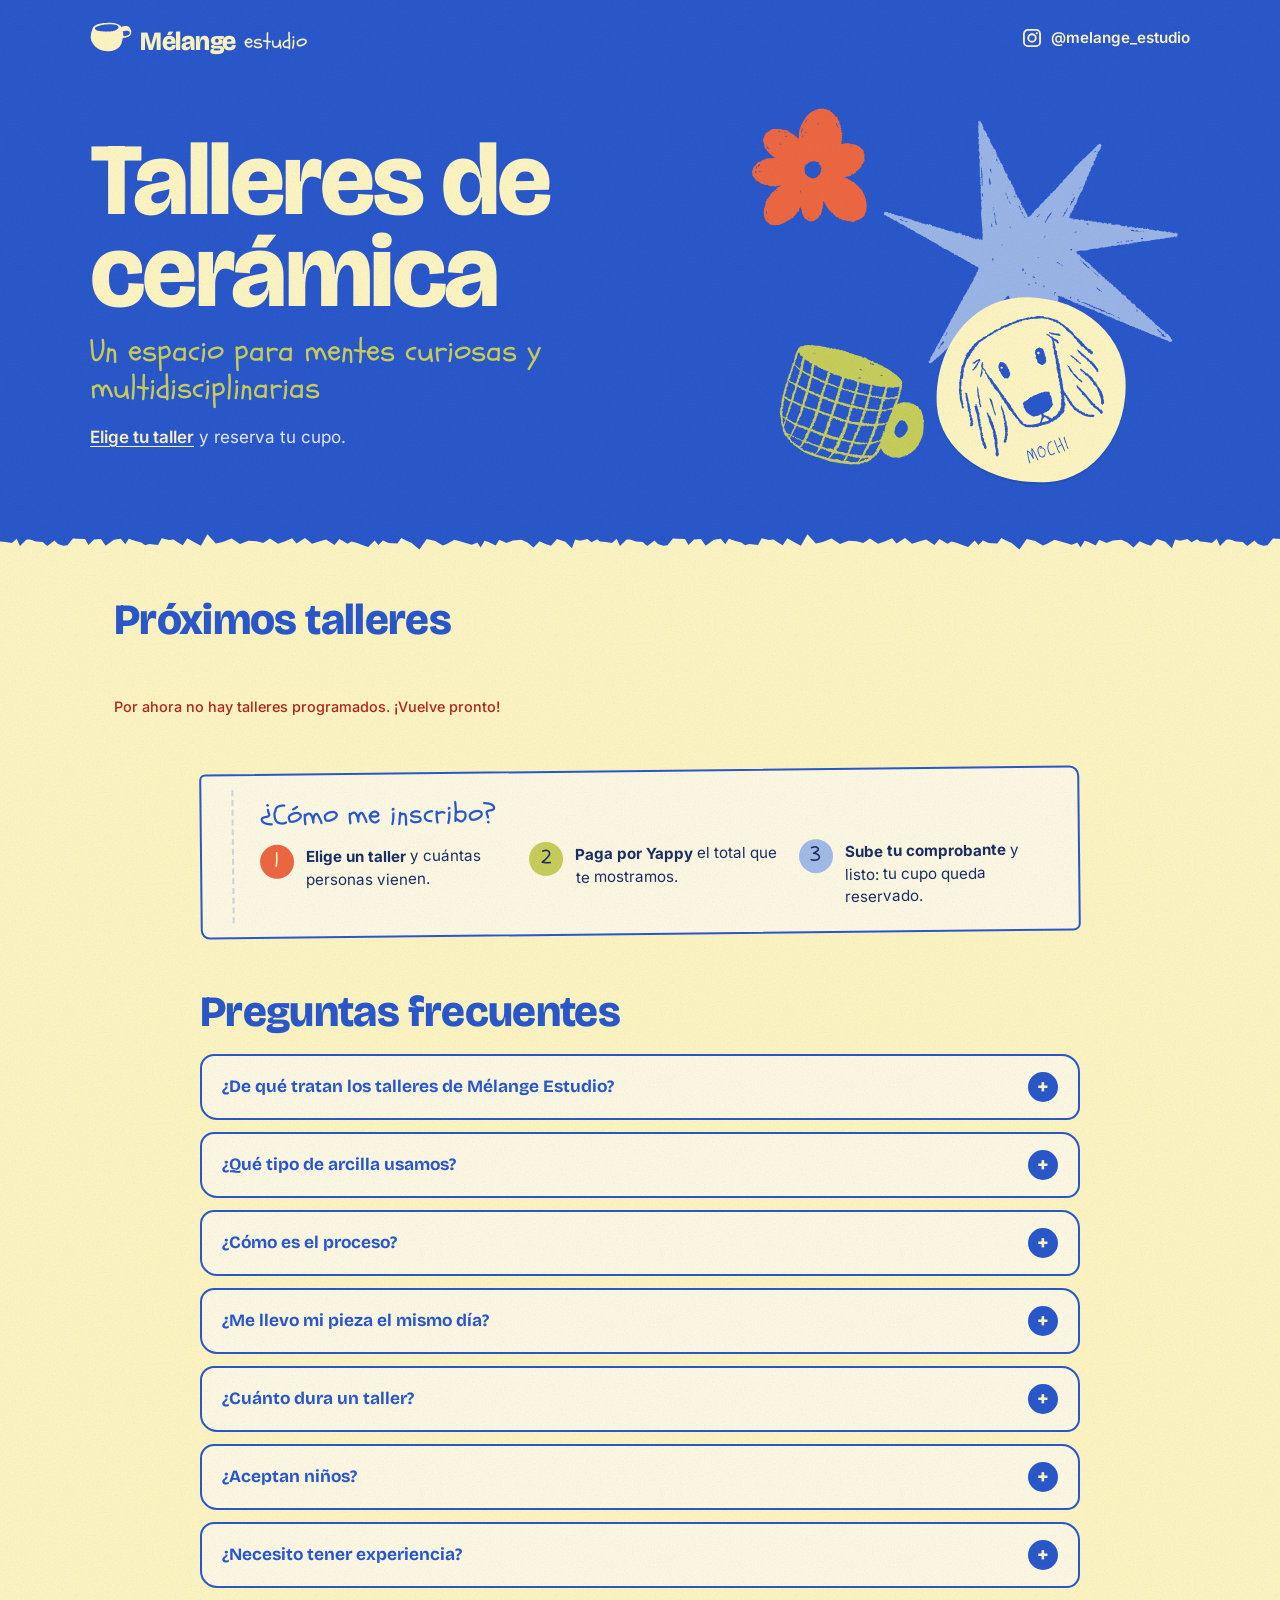
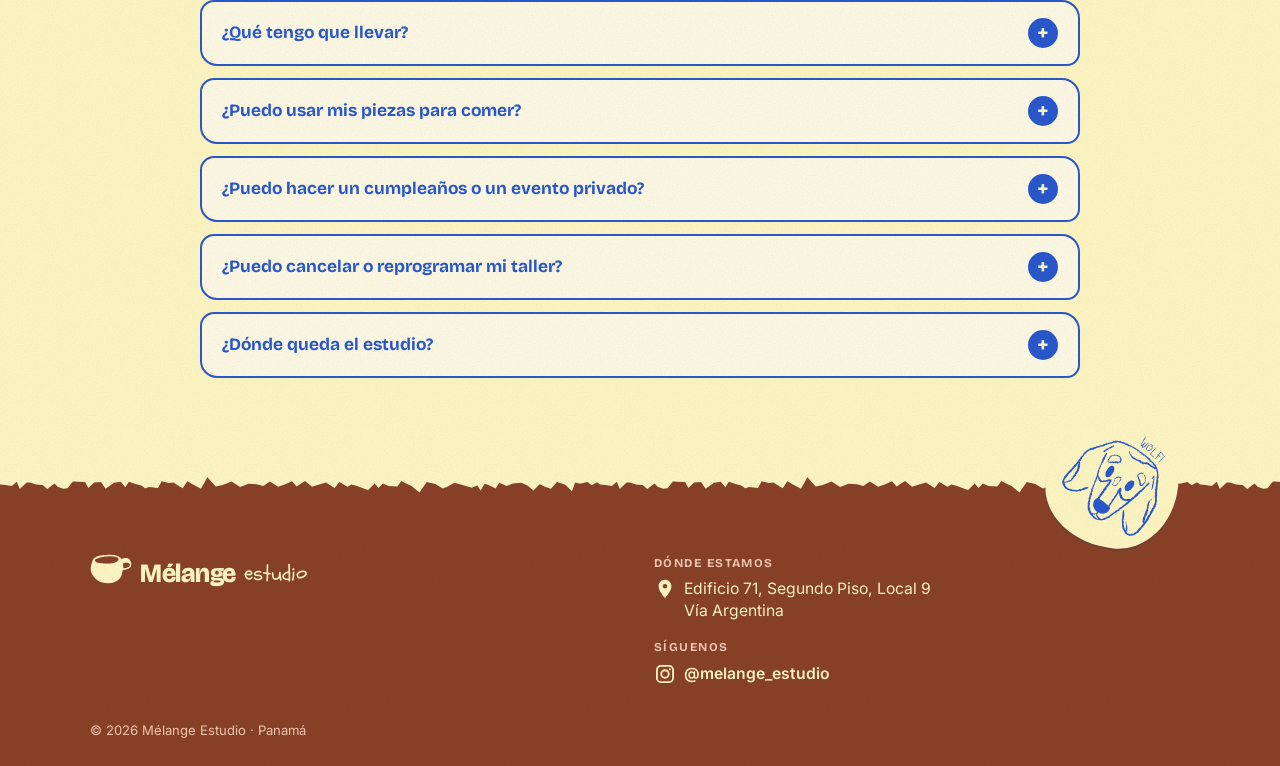
==== commit 89aaeeca: "FAQ y textos: ajustes de redacción, edad mínima 11, mosaico Co-Authored-By: Claude Sonnet 5.5 <norep" ====
--- a/index.html
+++ b/index.html
@@ -11,7 +11,7 @@
   <link rel="icon" href="img/marca/tacita.svg" type="image/svg+xml">
   <link rel="preload" href="fonts/bricolage.woff2" as="font" type="font/woff2" crossorigin>
   <link rel="preload" href="fonts/schoolbell.woff2" as="font" type="font/woff2" crossorigin>
-  <link rel="stylesheet" href="css/styles.css?v=12">
+  <link rel="stylesheet" href="css/styles.css?v=13">
 </head>
 <body>
   <!-- Íconos reutilizables -->
@@ -94,11 +94,11 @@
       <div class="faq-lista">
         <details class="faq-item">
           <summary>¿De qué tratan los talleres de Mélange Estudio?</summary>
-          <div class="faq-resp"><p>Mélange es un espacio para mentes curiosas: un lugar para conocer la arcilla, ensuciarte las manos y experimentar sin presión. Aquí no buscamos piezas perfectas, sino piezas con alma. Puedes crear una pieza desde cero o pintar una ya lista, y llevarte algo hecho por ti.</p></div>
+          <div class="faq-resp"><p>Mélange es un estudio de arte enfocado principalmente en la cerámica, y seguimos desarrollándolo. Es un lugar para conocer la arcilla, ensuciarte las manos y experimentar sin presión. Puedes crear una pieza desde cero o pintar una ya lista, y llevarte algo hecho por ti.</p></div>
         </details>
         <details class="faq-item">
           <summary>¿Qué tipo de arcilla usamos?</summary>
-          <div class="faq-resp"><p>Trabajamos con arcilla natural para cerámica, un material vivo que pide paciencia. Cada pieza se hornea dos veces en hornos especiales para cerámica: primero el horneado principal, que le da firmeza, y después el horneado del glaze o vidriado, que le da color y brillo.</p></div>
+          <div class="faq-resp"><p>Trabajamos con diferentes pastas cerámicas, un material vivo que pide paciencia. Cada pieza se hornea dos veces en hornos especiales para cerámica: primero el horneado principal, que le da firmeza, y después el horneado del glaze o vidriado, que le da color y brillo.</p></div>
         </details>
         <details class="faq-item">
           <summary>¿Cómo es el proceso?</summary>
@@ -106,7 +106,7 @@
         </details>
         <details class="faq-item">
           <summary>¿Me llevo mi pieza el mismo día?</summary>
-          <div class="faq-resp"><p>No, y es parte de la magia. Al terminar el taller, tu pieza se queda en el estudio para secarse, hornearse y prepararse con cuidado. Esto toma entre 10 y 15 días. Cuando esté lista, te escribimos para que pases a retirarla.</p></div>
+          <div class="faq-resp"><p>No, y es parte de la magia. Al terminar el taller, tu pieza se queda en el estudio para secarse, hornearse y prepararse con cuidado. Esto toma de 2 a 3 semanas. Cuando esté lista, te escribimos para que pases a retirarla.</p></div>
         </details>
         <details class="faq-item">
           <summary>¿Cuánto dura un taller?</summary>
@@ -114,19 +114,19 @@
         </details>
         <details class="faq-item">
           <summary>¿Aceptan niños?</summary>
-          <div class="faq-resp"><p>¡Sí! La edad mínima es de 10 años en adelante.</p></div>
+          <div class="faq-resp"><p>¡Sí! La edad mínima es de 11 años en adelante.</p></div>
         </details>
         <details class="faq-item">
           <summary>¿Necesito tener experiencia?</summary>
           <div class="faq-resp"><p>¡Para nada! La idea es que vengas a conocer el material y a divertirte. Quizás te quede gustando :D</p></div>
         </details>
         <details class="faq-item">
-          <summary>¿Qué me pongo? ¿Hay delantal?</summary>
-          <div class="faq-resp"><p>Tenemos delantales para ti. Además, la arcilla no mancha: lo más que puede pasar es que se te ensucien un poco las manos.</p></div>
-        </details>
-        <details class="faq-item">
-          <summary>¿Puedo usar mis piezas para comer y lavarlas en el lavavajillas?</summary>
-          <div class="faq-resp"><p>Tus piezas son aptas para alimentos (food safe) y para el lavavajillas (dishwasher safe): usamos arcilla real de cerámica y cada pieza se hornea dos veces, por eso quedan resistentes para el día a día.</p><p>Eso sí, no recomendamos usarlas en el microondas.</p></div>
+          <summary>¿Qué tengo que llevar?</summary>
+          <div class="faq-resp"><p>Solo tu inspiración. Aquí te damos todos los materiales y herramientas, y la guía para ayudarte a traer tus ideas a la realidad.</p></div>
+        </details>
+        <details class="faq-item">
+          <summary>¿Puedo usar mis piezas para comer?</summary>
+          <div class="faq-resp"><p>Sí, tus piezas son aptas para alimentos (food safe): usamos cerámica real y cada pieza se hornea dos veces, por eso quedan resistentes para el día a día.</p><p>Eso sí, no recomendamos usarlas en el microondas.</p></div>
         </details>
         <details class="faq-item">
           <summary>¿Puedo hacer un cumpleaños o un evento privado?</summary>
@@ -153,7 +153,6 @@
           <span class="marca-nombre">Mélange</span>
           <span class="marca-estudio">estudio</span>
         </span>
-        <p class="footer-mano">no buscamos uniformidad, sino alma.</p>
       </div>
       <div class="footer-datos">
         <p class="footer-etiqueta">Dónde estamos</p>
@@ -316,9 +315,9 @@
     </div>
   </div>
 
-  <script src="js/config.js?v=12"></script>
-  <script src="js/common.js?v=12"></script>
-  <script src="js/app.js?v=12"></script>
-  <script src="js/privado.js?v=12"></script>
+  <script src="js/config.js?v=13"></script>
+  <script src="js/common.js?v=13"></script>
+  <script src="js/app.js?v=13"></script>
+  <script src="js/privado.js?v=13"></script>
 </body>
 </html>
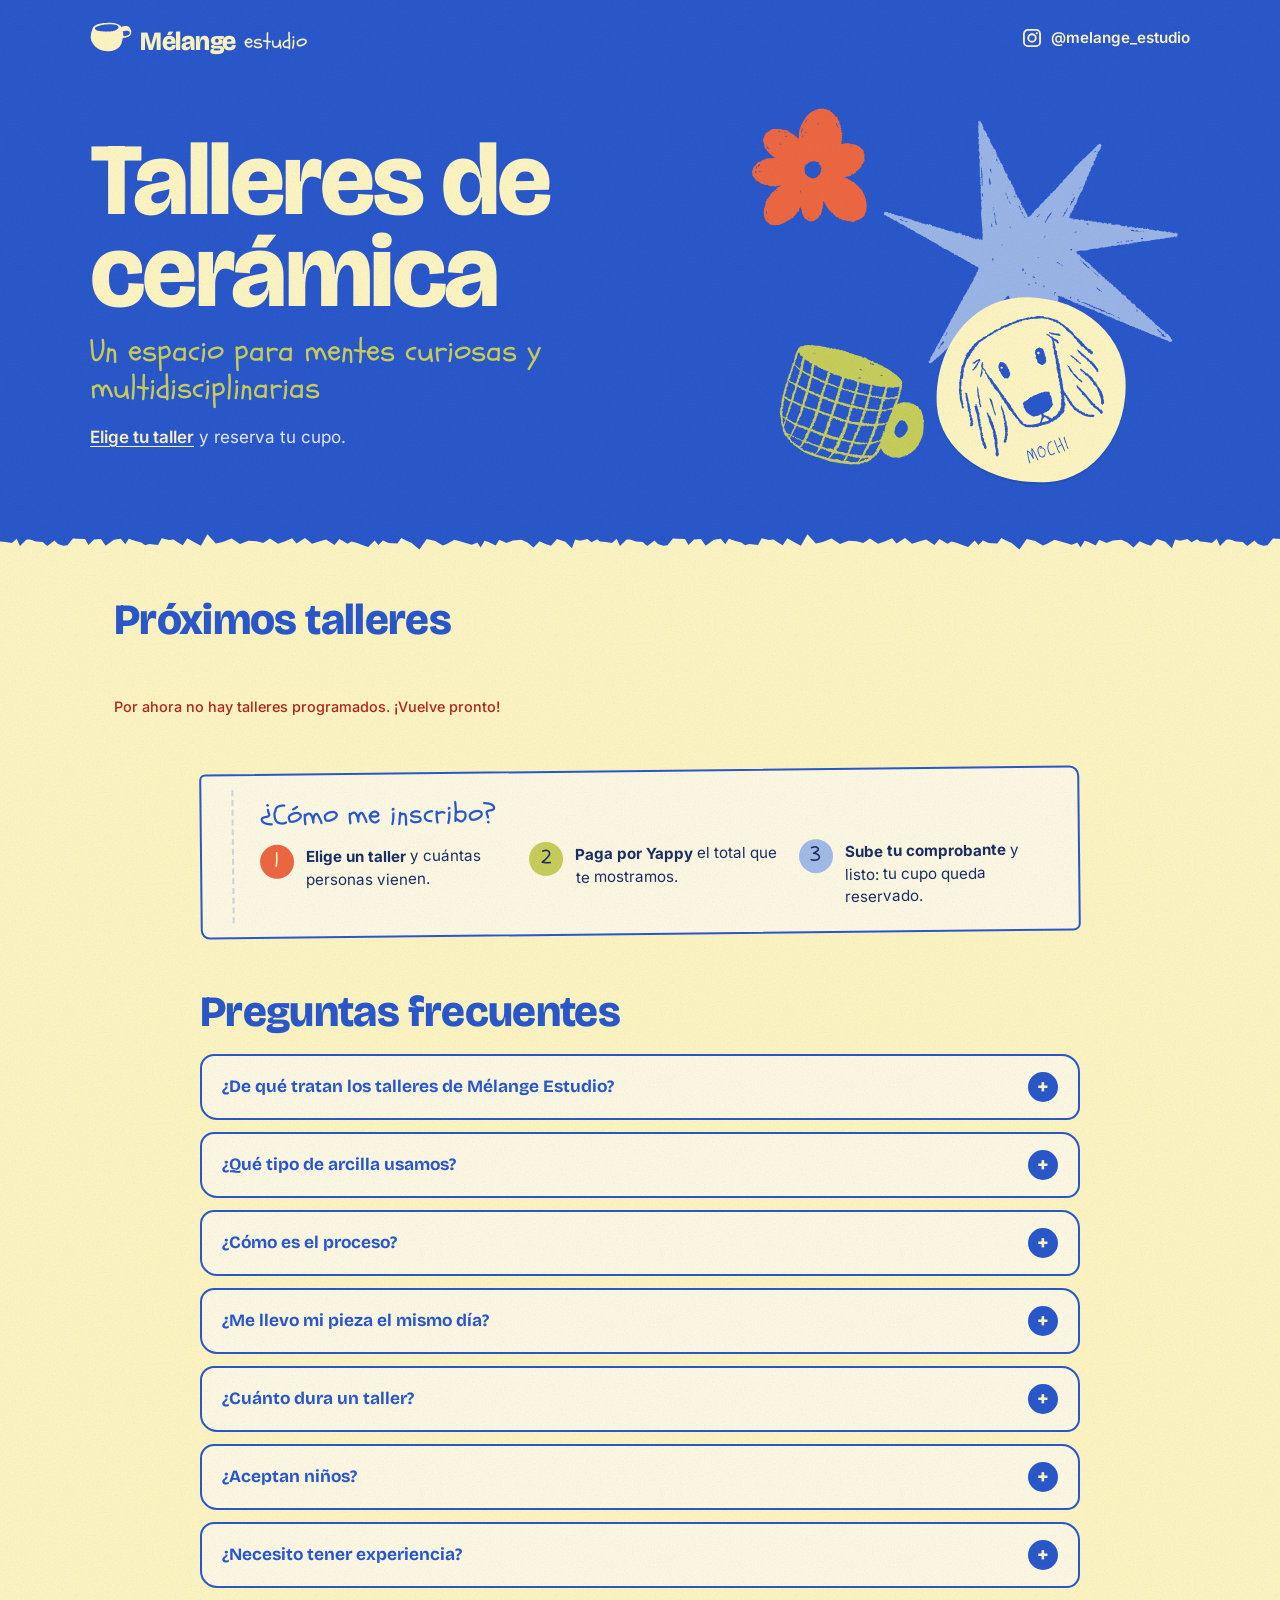
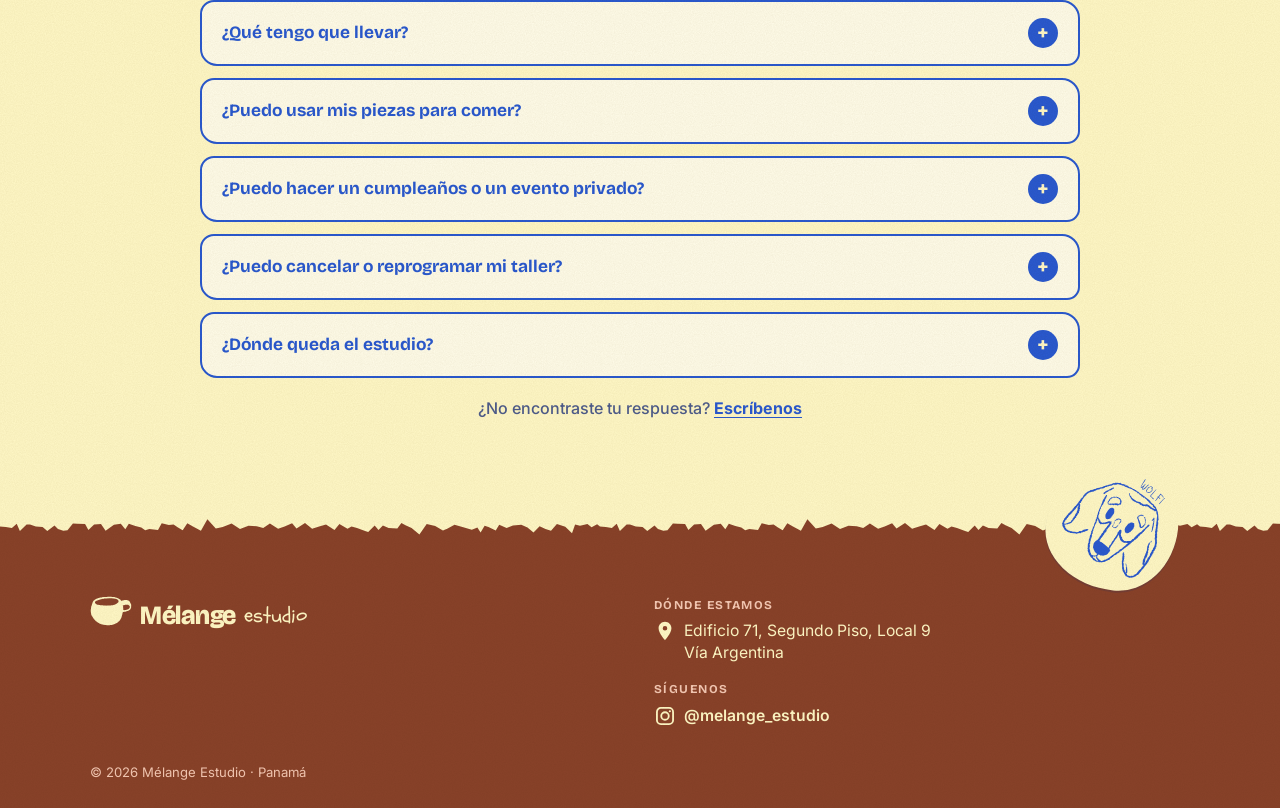
==== commit 8a08a29c: "Formulario de consultas: ¿Tienes dudas? Escríbenos (envía correo, no es inscripción) Co-Authored-By:" ====
--- a/index.html
+++ b/index.html
@@ -11,7 +11,7 @@
   <link rel="icon" href="img/marca/tacita.svg" type="image/svg+xml">
   <link rel="preload" href="fonts/bricolage.woff2" as="font" type="font/woff2" crossorigin>
   <link rel="preload" href="fonts/schoolbell.woff2" as="font" type="font/woff2" crossorigin>
-  <link rel="stylesheet" href="css/styles.css?v=13">
+  <link rel="stylesheet" href="css/styles.css?v=15">
 </head>
 <body>
   <!-- Íconos reutilizables -->
@@ -141,6 +141,7 @@
           <div class="faq-resp"><p>Estamos en el Edificio 71, Vía Argentina, Piso 2, Local 9, frente a Happy Copy. <a href="https://maps.app.goo.gl/aoGrgTdQJbLgUuij9" target="_blank" rel="noopener noreferrer">Ver en Google Maps</a>.</p></div>
         </details>
       </div>
+      <p class="faq-mas">¿No encontraste tu respuesta? <button type="button" class="link-dudas" data-contacto>Escríbenos</button></p>
     </section>
   </main>
 
@@ -175,6 +176,7 @@
         <p class="modal-eyebrow" id="modal-eyebrow">Inscripción</p>
         <h3 id="modal-titulo"></h3>
         <p id="modal-resumen" class="resumen"></p>
+        <p class="dudas">¿Tienes dudas? <button type="button" class="link-dudas" data-contacto>Escríbenos</button></p>
 
         <form id="form" novalidate>
           <div id="bloque-miercoles" hidden>
@@ -249,6 +251,7 @@
         <p class="modal-eyebrow">Taller privado o evento especial</p>
         <h3 id="priv-titulo">Pide tu fecha</h3>
         <p class="resumen">Cuéntanos qué tienes en mente. Revisamos tu solicitud y te escribimos para confirmar; todavía no es una reserva.</p>
+        <p class="dudas">¿Tienes dudas? <button type="button" class="link-dudas" data-contacto>Escríbenos</button></p>
 
         <form id="priv-form" novalidate>
           <p class="nota-privado" id="priv-nota"></p>
@@ -315,9 +318,50 @@
     </div>
   </div>
 
-  <script src="js/config.js?v=13"></script>
-  <script src="js/common.js?v=13"></script>
-  <script src="js/app.js?v=13"></script>
-  <script src="js/privado.js?v=13"></script>
+  <!-- Consulta rápida (no es una inscripción) -->
+  <div id="modal-contacto" class="modal" hidden>
+    <div class="modal-card" role="dialog" aria-modal="true" aria-labelledby="ct-titulo">
+      <button type="button" class="modal-cerrar" id="ct-cerrar" aria-label="Cerrar">&times;</button>
+
+      <div id="ct-form-vista">
+        <p class="modal-eyebrow">Consultas</p>
+        <h3 id="ct-titulo">¿Tienes dudas? Escríbenos</h3>
+        <p class="resumen">Déjanos tu pregunta y te respondemos por correo. Esto no es una inscripción.</p>
+
+        <form id="ct-form" novalidate>
+          <label>Nombre
+            <input type="text" name="nombre" required maxlength="100" autocomplete="name">
+          </label>
+          <label>Correo electrónico
+            <input type="email" name="email" required maxlength="120" autocomplete="email">
+          </label>
+          <label>Tu pregunta
+            <textarea name="mensaje" rows="5" required maxlength="1000" placeholder="¿Qué te gustaría saber?"></textarea>
+          </label>
+
+          <div class="trampa" aria-hidden="true">
+            <label>Sitio web <input type="text" name="website" id="ct-web" tabindex="-1" autocomplete="off"></label>
+          </div>
+
+          <p id="ct-error" class="error" role="alert" hidden></p>
+          <button type="submit" id="ct-enviar" class="btn">Enviar mensaje</button>
+          <button type="button" id="ct-cancelar" class="btn-cancelar">Cancelar</button>
+        </form>
+      </div>
+
+      <div id="ct-ok-vista" hidden>
+        <span class="sticker ok-mochi" aria-hidden="true"><img src="img/marca/mochi.svg" alt=""></span>
+        <h3 class="ok-titulo">¡Mensaje enviado!</h3>
+        <p>Gracias por escribirnos. Te responderemos al correo que dejaste lo antes posible.</p>
+        <button type="button" class="btn" id="ct-ok-btn">Listo</button>
+      </div>
+    </div>
+  </div>
+
+  <script src="js/config.js?v=15"></script>
+  <script src="js/common.js?v=15"></script>
+  <script src="js/app.js?v=15"></script>
+  <script src="js/privado.js?v=15"></script>
+  <script src="js/contacto.js?v=15"></script>
 </body>
 </html>
--- a/css/styles.css
+++ b/css/styles.css
@@ -583,7 +583,7 @@
 .mc-dia.lleno { text-decoration: line-through; background: rgba(239, 105, 67, .12); }
 .fecha-elegida { margin: 8px 0 0; color: var(--suave); font-size: .9rem; }
 .fecha-elegida.elegida { font-family: var(--t-mano); font-size: 1.2rem; color: var(--fuego); }
-#priv-form .btn, #priv-ok-vista .btn { width: 100%; }
+#priv-form .btn, #priv-ok-vista .btn, #ct-form .btn, #ct-ok-vista .btn { width: 100%; }
 #priv-ok-vista { text-align: center; }
 #priv-ok-vista p { color: var(--suave); }
 #priv-ok-vista #priv-ok-detalle { color: var(--tinta); }
@@ -650,3 +650,13 @@
   font-family: var(--t-titulo); font-weight: 700; font-size: 1rem;
 }
 .btn-cancelar:hover { border-color: var(--azurita); }
+
+/* ---------- "¿Tienes dudas? Escríbenos" ---------- */
+.dudas { margin: -8px 0 16px; font-size: .9rem; font-weight: 500; color: var(--suave); }
+.link-dudas {
+  background: none; border: 0; padding: 0; cursor: pointer; font: inherit; font-weight: 700;
+  color: var(--azurita); text-decoration: underline; text-underline-offset: 3px;
+}
+.link-dudas:hover { color: var(--fuego); }
+.faq-mas { max-width: 880px; margin: 18px auto 0; text-align: center; font-weight: 500; color: var(--suave); }
+#modal-contacto { z-index: 60; }
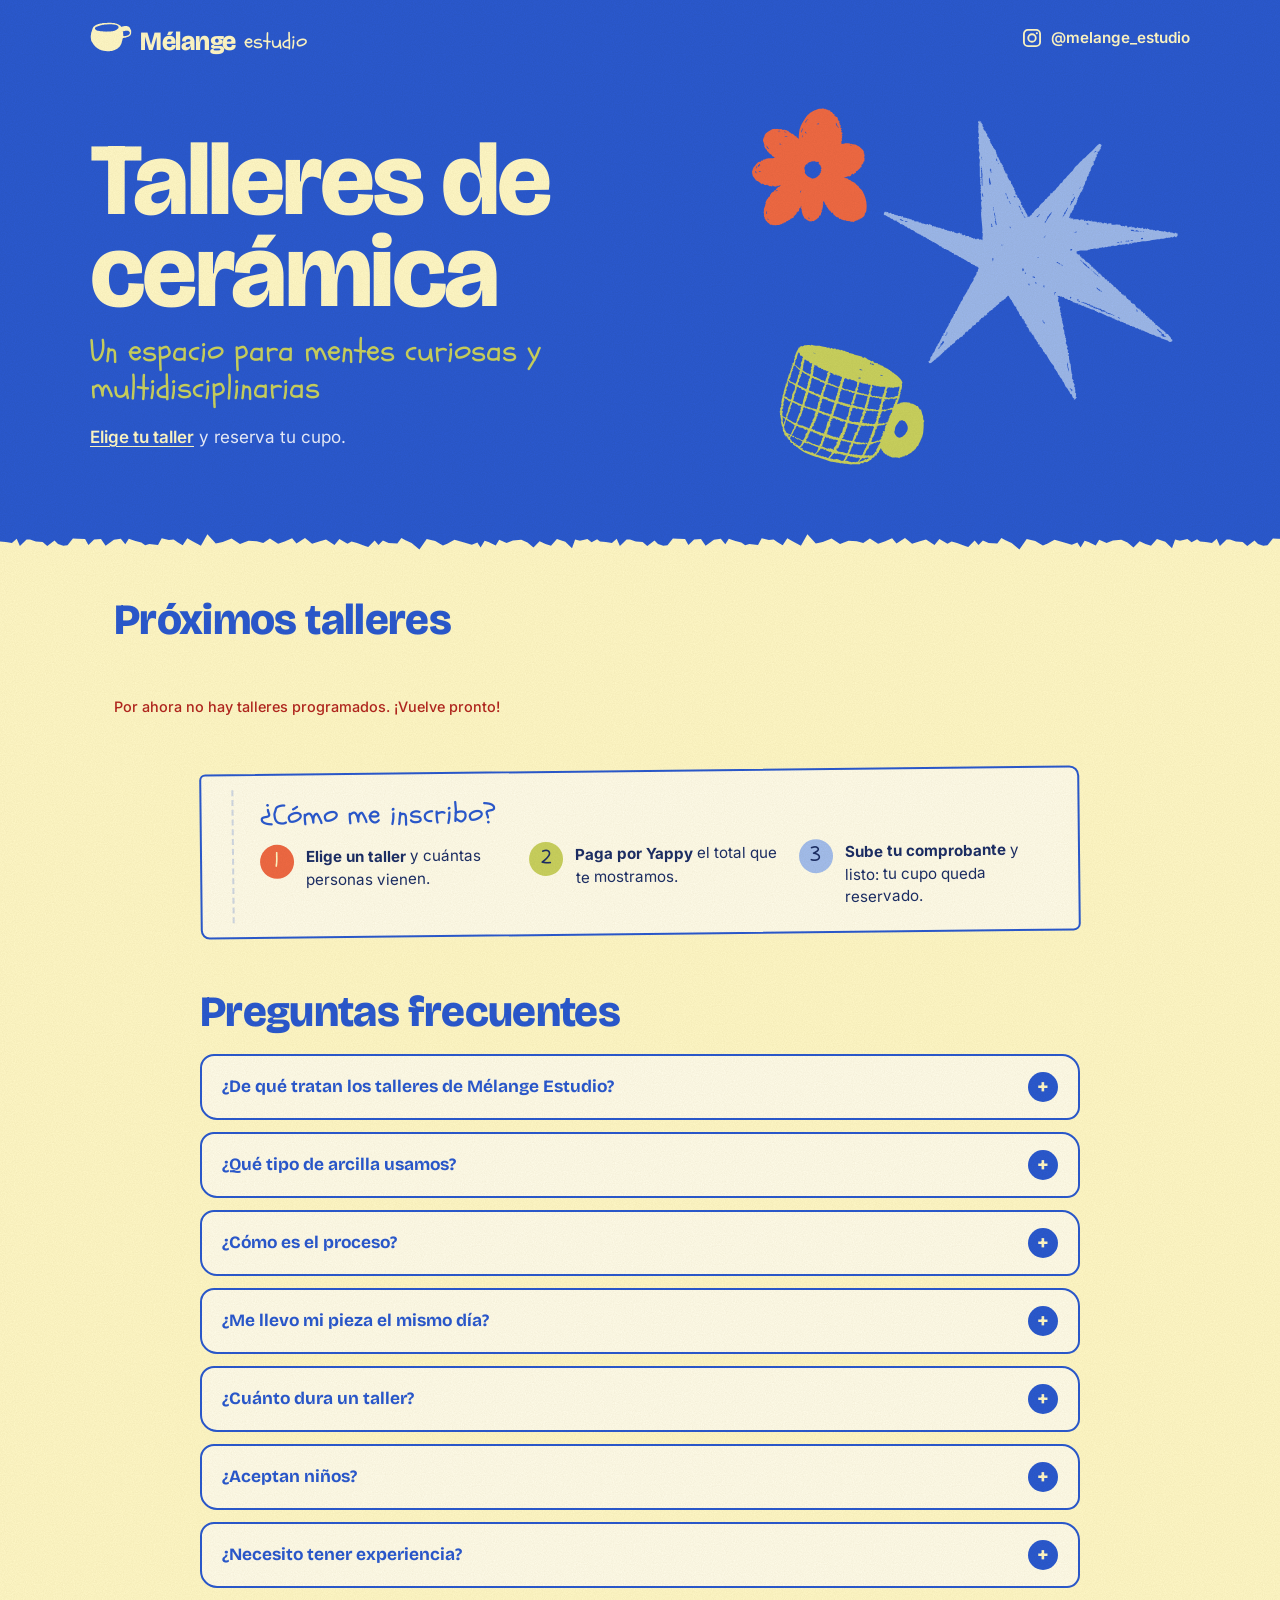
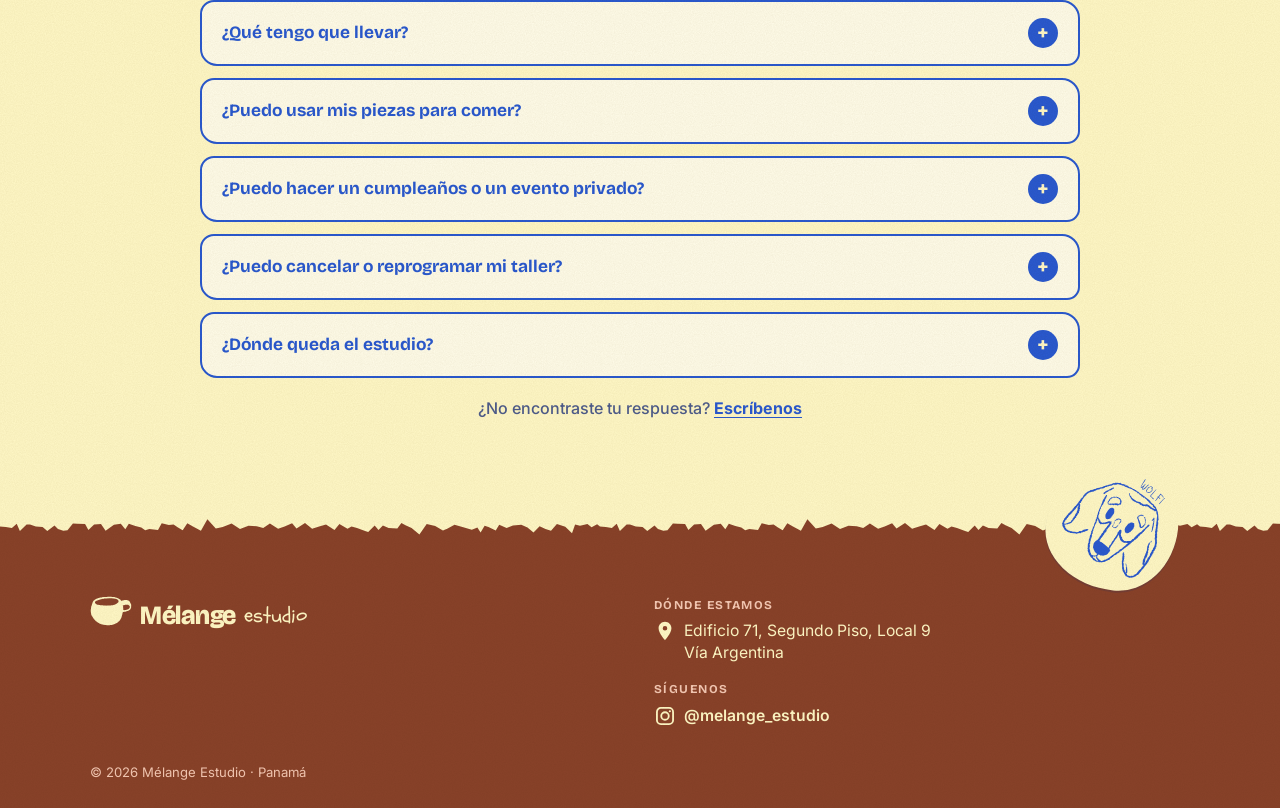
==== commit 80b364dd: "Banner: quitar a Mochi del collage Co-Authored-By: Claude Sonnet 5.5 <noreply@anthropic.com> Claude-" ====
--- a/index.html
+++ b/index.html
@@ -11,7 +11,7 @@
   <link rel="icon" href="img/marca/tacita.svg" type="image/svg+xml">
   <link rel="preload" href="fonts/bricolage.woff2" as="font" type="font/woff2" crossorigin>
   <link rel="preload" href="fonts/schoolbell.woff2" as="font" type="font/woff2" crossorigin>
-  <link rel="stylesheet" href="css/styles.css?v=15">
+  <link rel="stylesheet" href="css/styles.css?v=17">
 </head>
 <body>
   <!-- Íconos reutilizables -->
@@ -48,7 +48,6 @@
         <img class="c-estrella" src="img/marca/estrella.svg" alt="">
         <img class="c-flor" src="img/marca/flor.svg" alt="">
         <img class="c-taza" src="img/marca/taza-cuadros.svg" alt="">
-        <span class="sticker c-mochi"><img src="img/marca/mochi.svg" alt=""></span>
       </div>
     </div>
   </header>
@@ -94,7 +93,7 @@
       <div class="faq-lista">
         <details class="faq-item">
           <summary>¿De qué tratan los talleres de Mélange Estudio?</summary>
-          <div class="faq-resp"><p>Mélange es un estudio de arte enfocado principalmente en la cerámica, y seguimos desarrollándolo. Es un lugar para conocer la arcilla, ensuciarte las manos y experimentar sin presión. Puedes crear una pieza desde cero o pintar una ya lista, y llevarte algo hecho por ti.</p></div>
+          <div class="faq-resp"><p>Mélange es un estudio de arte enfocado principalmente en la cerámica. Es un lugar para conocer la arcilla, ensuciarte las manos y experimentar sin presión. Puedes crear una pieza desde cero o pintar una ya lista, y llevarte algo hecho por ti.</p></div>
         </details>
         <details class="faq-item">
           <summary>¿Qué tipo de arcilla usamos?</summary>
@@ -358,10 +357,10 @@
     </div>
   </div>
 
-  <script src="js/config.js?v=15"></script>
-  <script src="js/common.js?v=15"></script>
-  <script src="js/app.js?v=15"></script>
-  <script src="js/privado.js?v=15"></script>
-  <script src="js/contacto.js?v=15"></script>
+  <script src="js/config.js?v=17"></script>
+  <script src="js/common.js?v=17"></script>
+  <script src="js/app.js?v=17"></script>
+  <script src="js/privado.js?v=17"></script>
+  <script src="js/contacto.js?v=17"></script>
 </body>
 </html>
--- a/css/styles.css
+++ b/css/styles.css
@@ -153,7 +153,6 @@
   box-shadow: 0 2px 0 rgba(28, 46, 102, .18);
 }
 .sticker img { display: block; width: 78%; height: auto; position: static; }
-.c-mochi { position: absolute; width: 190px; height: 186px; right: 14%; bottom: 0; transform: rotate(-4deg); }
 
 /* ---------- Contenido ---------- */
 .wrap { max-width: 1100px; margin: 0 auto; padding: 18px 24px 72px; }
@@ -497,7 +496,6 @@
   .c-estrella { width: 190px; right: 4%; top: 0; }
   .c-flor { width: 78px; left: 2%; top: 10px; }
   .c-taza { width: 98px; left: 22%; bottom: 6px; }
-  .c-mochi { width: 132px; height: 128px; right: 30%; bottom: 0; }
   .pasos ol { grid-template-columns: 1fr; gap: 12px; }
 }
 @media (max-width: 600px) {
@@ -506,7 +504,6 @@
   .hero-ig svg { width: 26px; height: 26px; }
   .marca-nombre { font-size: 1.45rem; }
   .marca-tacita { width: 36px; }
-  .c-mochi { right: 4%; }
   .c-estrella { right: 30%; }
   .wrap { padding: 8px 16px 60px; }
   .seccion-head { margin: 18px 0 20px; }
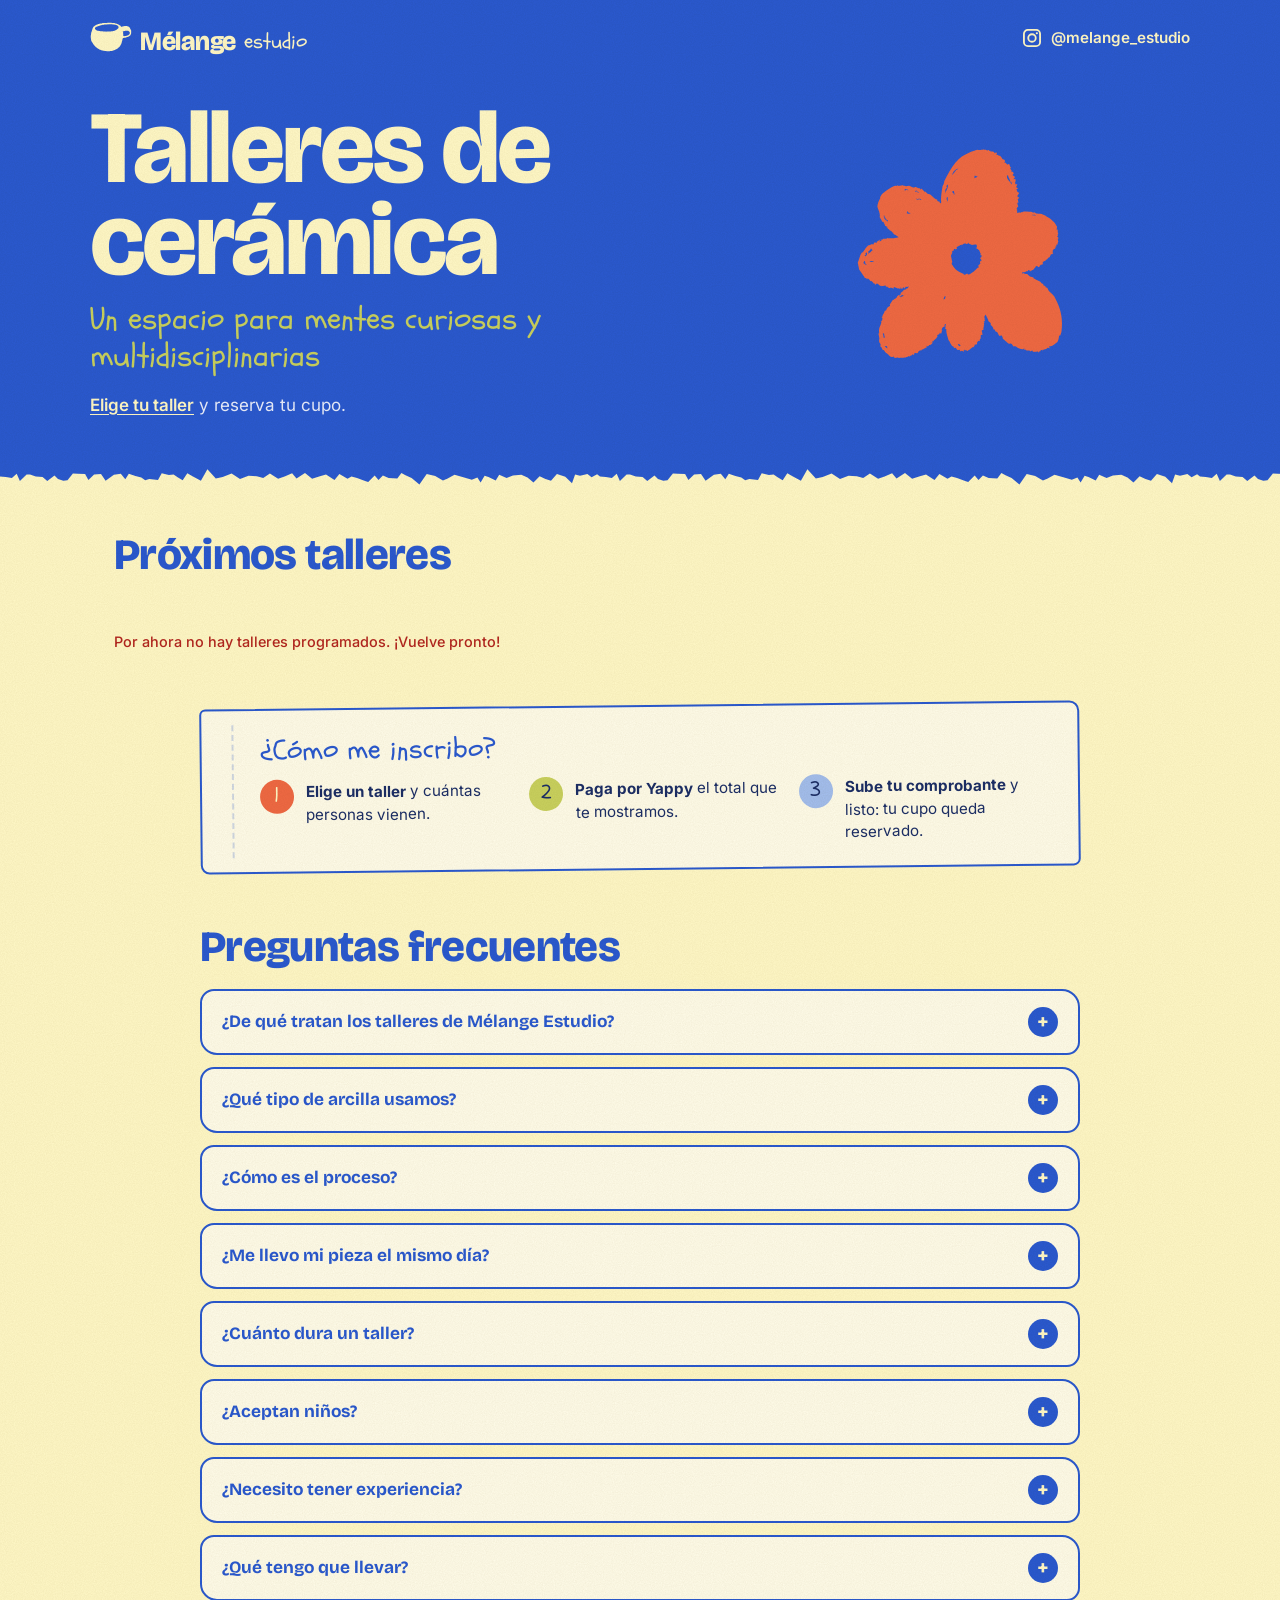
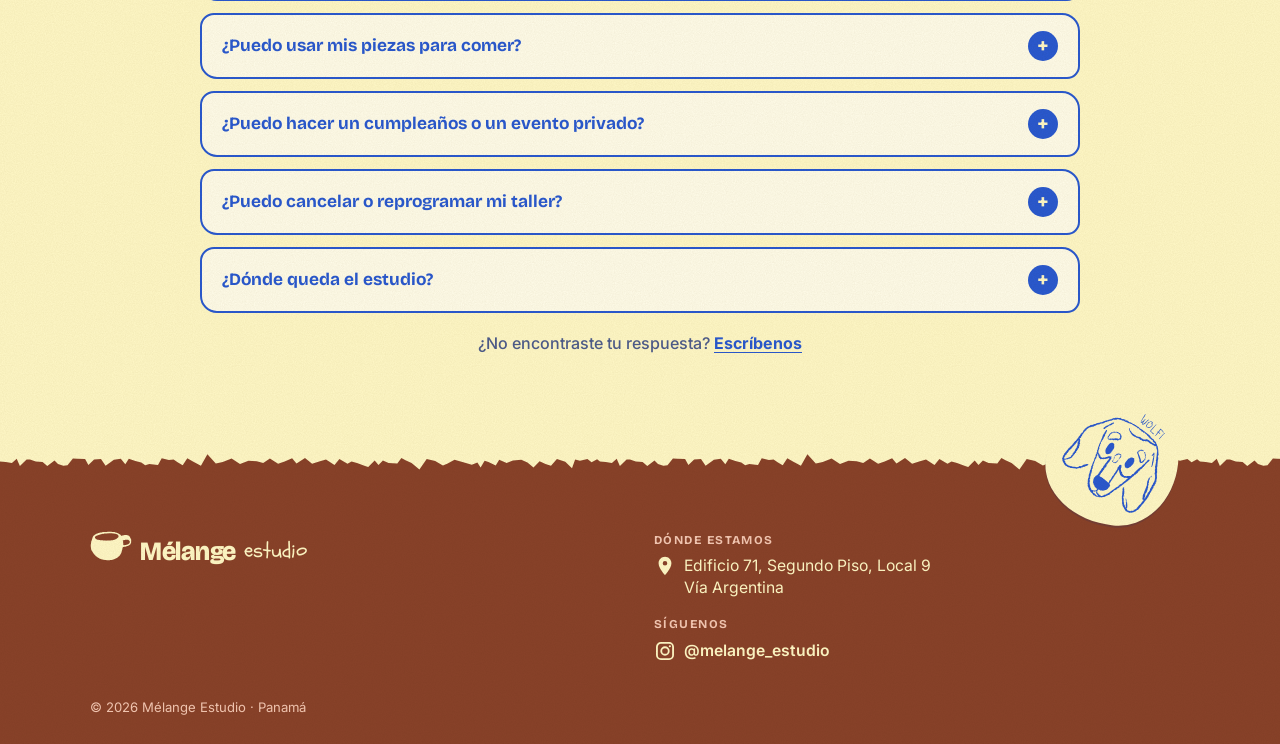
==== commit 95195417: "Banner: solo texto y la flor naranja al lado Co-Authored-By: Claude Sonnet 5.5 <noreply@anthropic.co" ====
--- a/index.html
+++ b/index.html
@@ -11,7 +11,7 @@
   <link rel="icon" href="img/marca/tacita.svg" type="image/svg+xml">
   <link rel="preload" href="fonts/bricolage.woff2" as="font" type="font/woff2" crossorigin>
   <link rel="preload" href="fonts/schoolbell.woff2" as="font" type="font/woff2" crossorigin>
-  <link rel="stylesheet" href="css/styles.css?v=17">
+  <link rel="stylesheet" href="css/styles.css?v=18">
 </head>
 <body>
   <!-- Íconos reutilizables -->
@@ -45,9 +45,7 @@
         <p class="lead"><a class="lead-link" href="#talleres">Elige tu taller</a> y reserva tu cupo.</p>
       </div>
       <div class="hero-collage" aria-hidden="true">
-        <img class="c-estrella" src="img/marca/estrella.svg" alt="">
         <img class="c-flor" src="img/marca/flor.svg" alt="">
-        <img class="c-taza" src="img/marca/taza-cuadros.svg" alt="">
       </div>
     </div>
   </header>
@@ -357,10 +355,10 @@
     </div>
   </div>
 
-  <script src="js/config.js?v=17"></script>
-  <script src="js/common.js?v=17"></script>
-  <script src="js/app.js?v=17"></script>
-  <script src="js/privado.js?v=17"></script>
-  <script src="js/contacto.js?v=17"></script>
+  <script src="js/config.js?v=18"></script>
+  <script src="js/common.js?v=18"></script>
+  <script src="js/app.js?v=18"></script>
+  <script src="js/privado.js?v=18"></script>
+  <script src="js/contacto.js?v=18"></script>
 </body>
 </html>
--- a/css/styles.css
+++ b/css/styles.css
@@ -139,11 +139,9 @@
 .hero-flecha span { display: inline-block; transition: transform .2s; }
 .hero-flecha:hover span { transform: translateY(4px); }
 
-.hero-collage { position: relative; height: 380px; }
-.hero-collage img { position: absolute; display: block; }
-.c-estrella { width: 300px; right: 2%; top: 4%; opacity: .95; }
-.c-flor { width: 118px; left: 4%; top: 2%; transform: rotate(-12deg); }
-.c-taza { width: 150px; left: 10%; bottom: 4%; transform: rotate(6deg); }
+.hero-collage { display: flex; justify-content: center; align-items: center; }
+.hero-collage img { display: block; }
+.c-flor { width: 210px; transform: rotate(-12deg); }
 
 /* Sticker: ilustración sobre un recorte color luz */
 .sticker {
@@ -492,10 +490,9 @@
 /* ---------- Responsive ---------- */
 @media (max-width: 900px) {
   .hero-cuerpo { grid-template-columns: 1fr; padding-top: 30px; gap: 4px; }
-  .hero-collage { height: 210px; order: -1; margin: 0 -8px; }
-  .c-estrella { width: 190px; right: 4%; top: 0; }
-  .c-flor { width: 78px; left: 2%; top: 10px; }
-  .c-taza { width: 98px; left: 22%; bottom: 6px; }
+  .hero-cuerpo { position: relative; }
+  .hero-collage { position: absolute; top: 34px; right: 4px; }
+  .c-flor { width: 92px; }
   .pasos ol { grid-template-columns: 1fr; gap: 12px; }
 }
 @media (max-width: 600px) {
@@ -504,7 +501,6 @@
   .hero-ig svg { width: 26px; height: 26px; }
   .marca-nombre { font-size: 1.45rem; }
   .marca-tacita { width: 36px; }
-  .c-estrella { right: 30%; }
   .wrap { padding: 8px 16px 60px; }
   .seccion-head { margin: 18px 0 20px; }
   .section-mano { display: block; margin: 6px 0 0; transform: rotate(-3deg); }
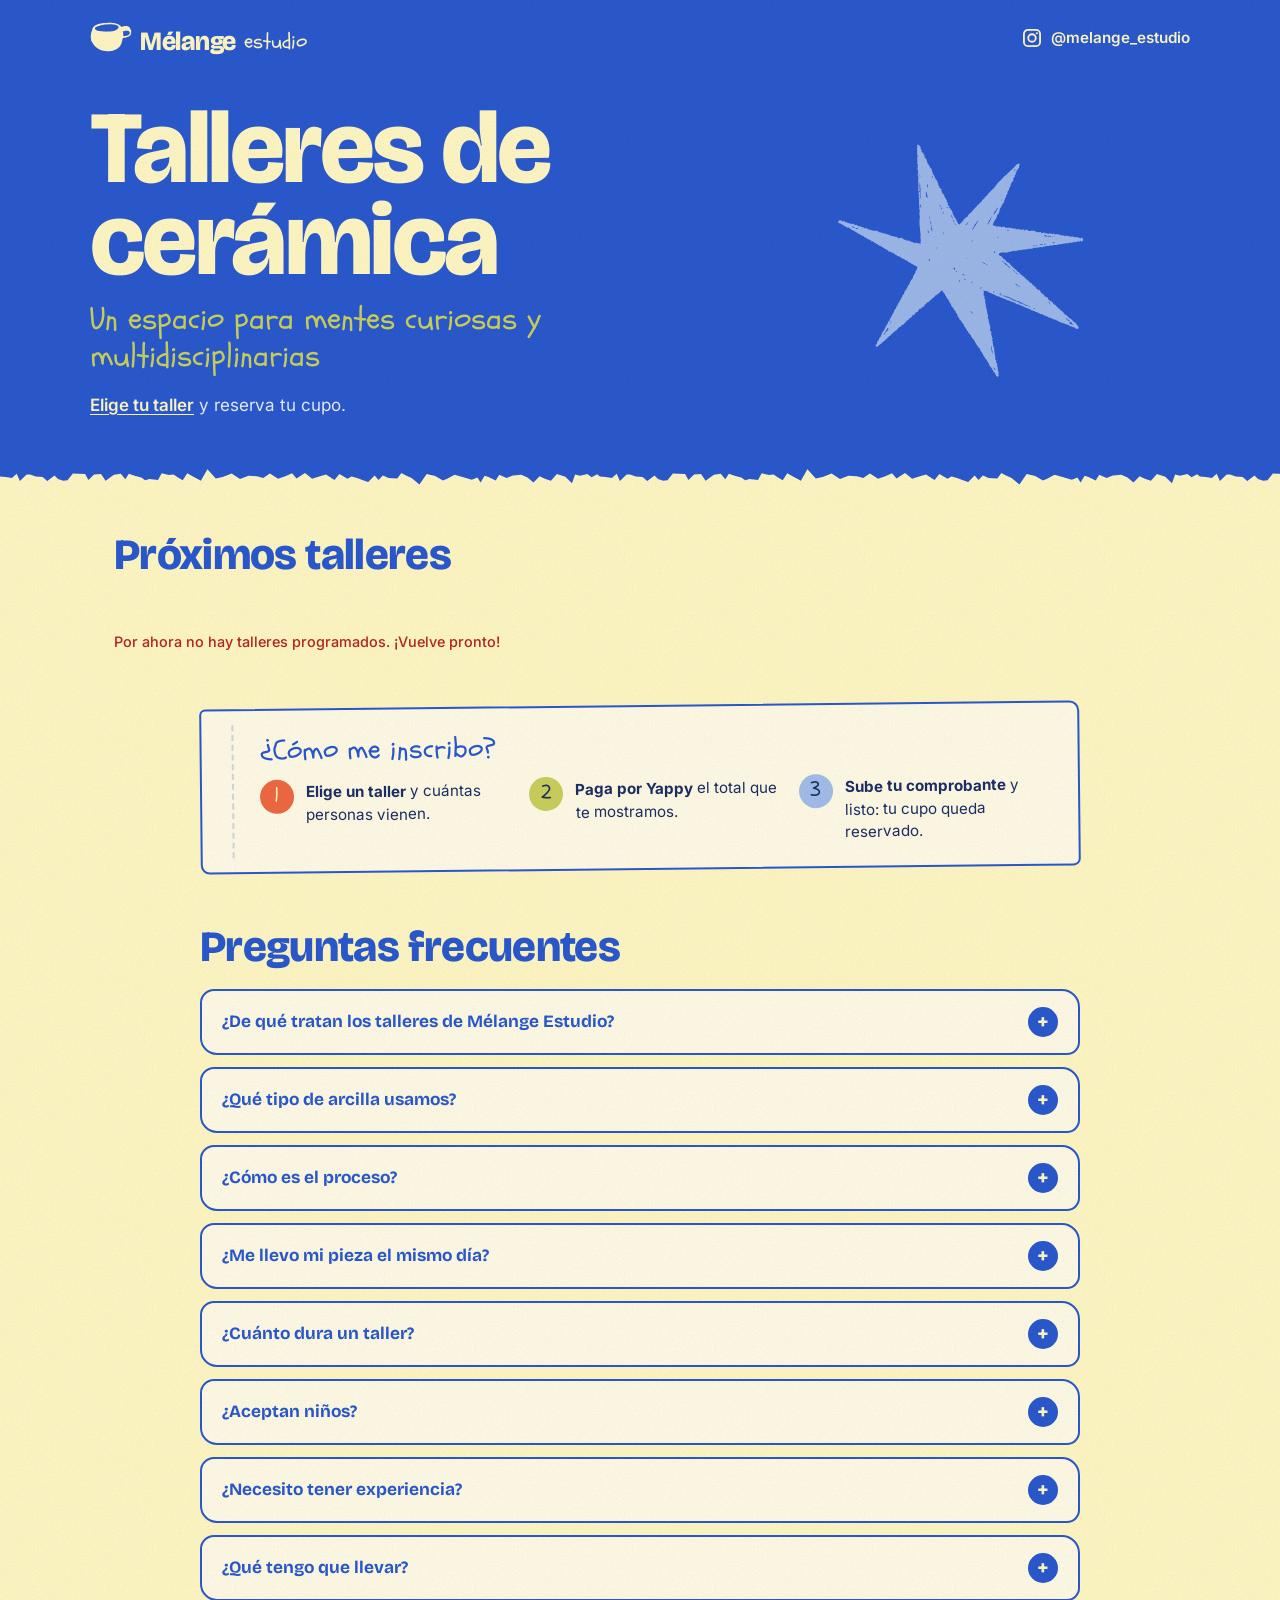
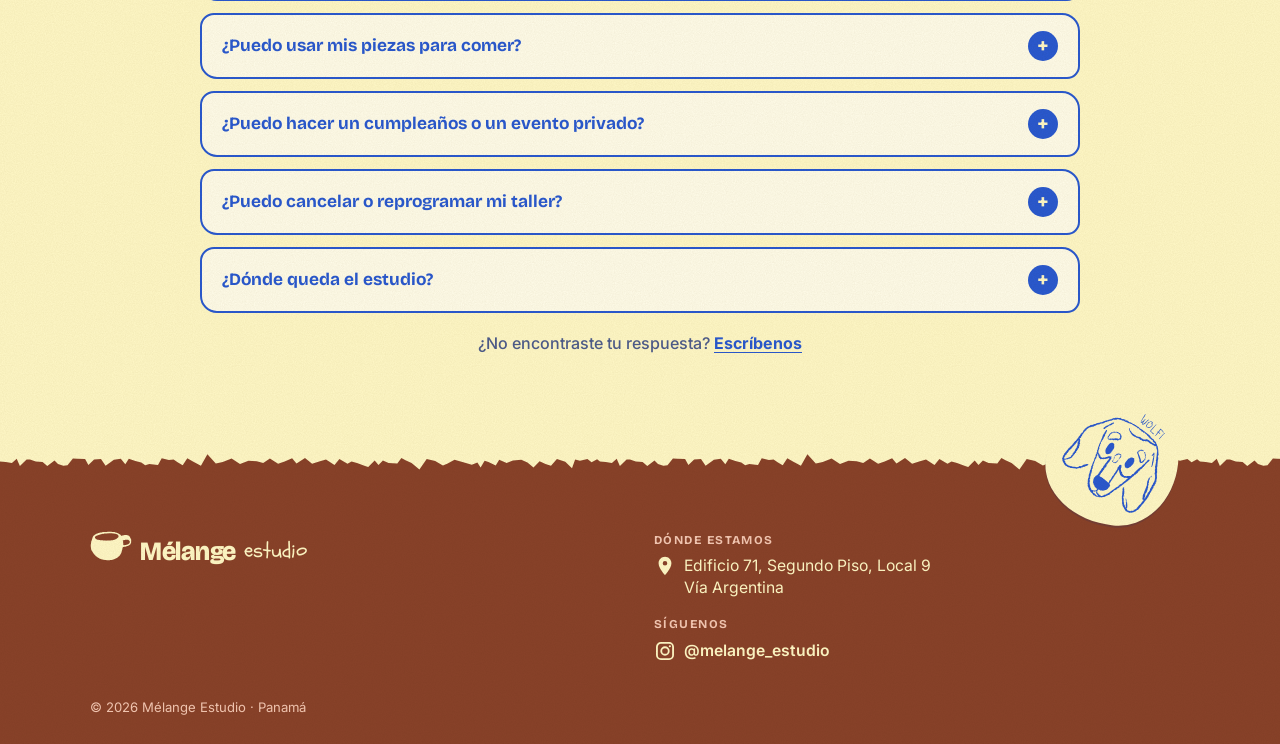
==== commit def52948: "Banner: estrella en lugar de la flor Co-Authored-By: Claude Sonnet 5.5 <noreply@anthropic.com> Claud" ====
--- a/index.html
+++ b/index.html
@@ -11,7 +11,7 @@
   <link rel="icon" href="img/marca/tacita.svg" type="image/svg+xml">
   <link rel="preload" href="fonts/bricolage.woff2" as="font" type="font/woff2" crossorigin>
   <link rel="preload" href="fonts/schoolbell.woff2" as="font" type="font/woff2" crossorigin>
-  <link rel="stylesheet" href="css/styles.css?v=18">
+  <link rel="stylesheet" href="css/styles.css?v=19">
 </head>
 <body>
   <!-- Íconos reutilizables -->
@@ -45,7 +45,7 @@
         <p class="lead"><a class="lead-link" href="#talleres">Elige tu taller</a> y reserva tu cupo.</p>
       </div>
       <div class="hero-collage" aria-hidden="true">
-        <img class="c-flor" src="img/marca/flor.svg" alt="">
+        <img class="c-estrella" src="img/marca/estrella.svg" alt="">
       </div>
     </div>
   </header>
@@ -355,10 +355,10 @@
     </div>
   </div>
 
-  <script src="js/config.js?v=18"></script>
-  <script src="js/common.js?v=18"></script>
-  <script src="js/app.js?v=18"></script>
-  <script src="js/privado.js?v=18"></script>
-  <script src="js/contacto.js?v=18"></script>
+  <script src="js/config.js?v=19"></script>
+  <script src="js/common.js?v=19"></script>
+  <script src="js/app.js?v=19"></script>
+  <script src="js/privado.js?v=19"></script>
+  <script src="js/contacto.js?v=19"></script>
 </body>
 </html>
--- a/css/styles.css
+++ b/css/styles.css
@@ -141,7 +141,7 @@
 
 .hero-collage { display: flex; justify-content: center; align-items: center; }
 .hero-collage img { display: block; }
-.c-flor { width: 210px; transform: rotate(-12deg); }
+.c-estrella { width: 250px; opacity: .95; }
 
 /* Sticker: ilustración sobre un recorte color luz */
 .sticker {
@@ -492,7 +492,7 @@
   .hero-cuerpo { grid-template-columns: 1fr; padding-top: 30px; gap: 4px; }
   .hero-cuerpo { position: relative; }
   .hero-collage { position: absolute; top: 34px; right: 4px; }
-  .c-flor { width: 92px; }
+  .c-estrella { width: 104px; }
   .pasos ol { grid-template-columns: 1fr; gap: 12px; }
 }
 @media (max-width: 600px) {
